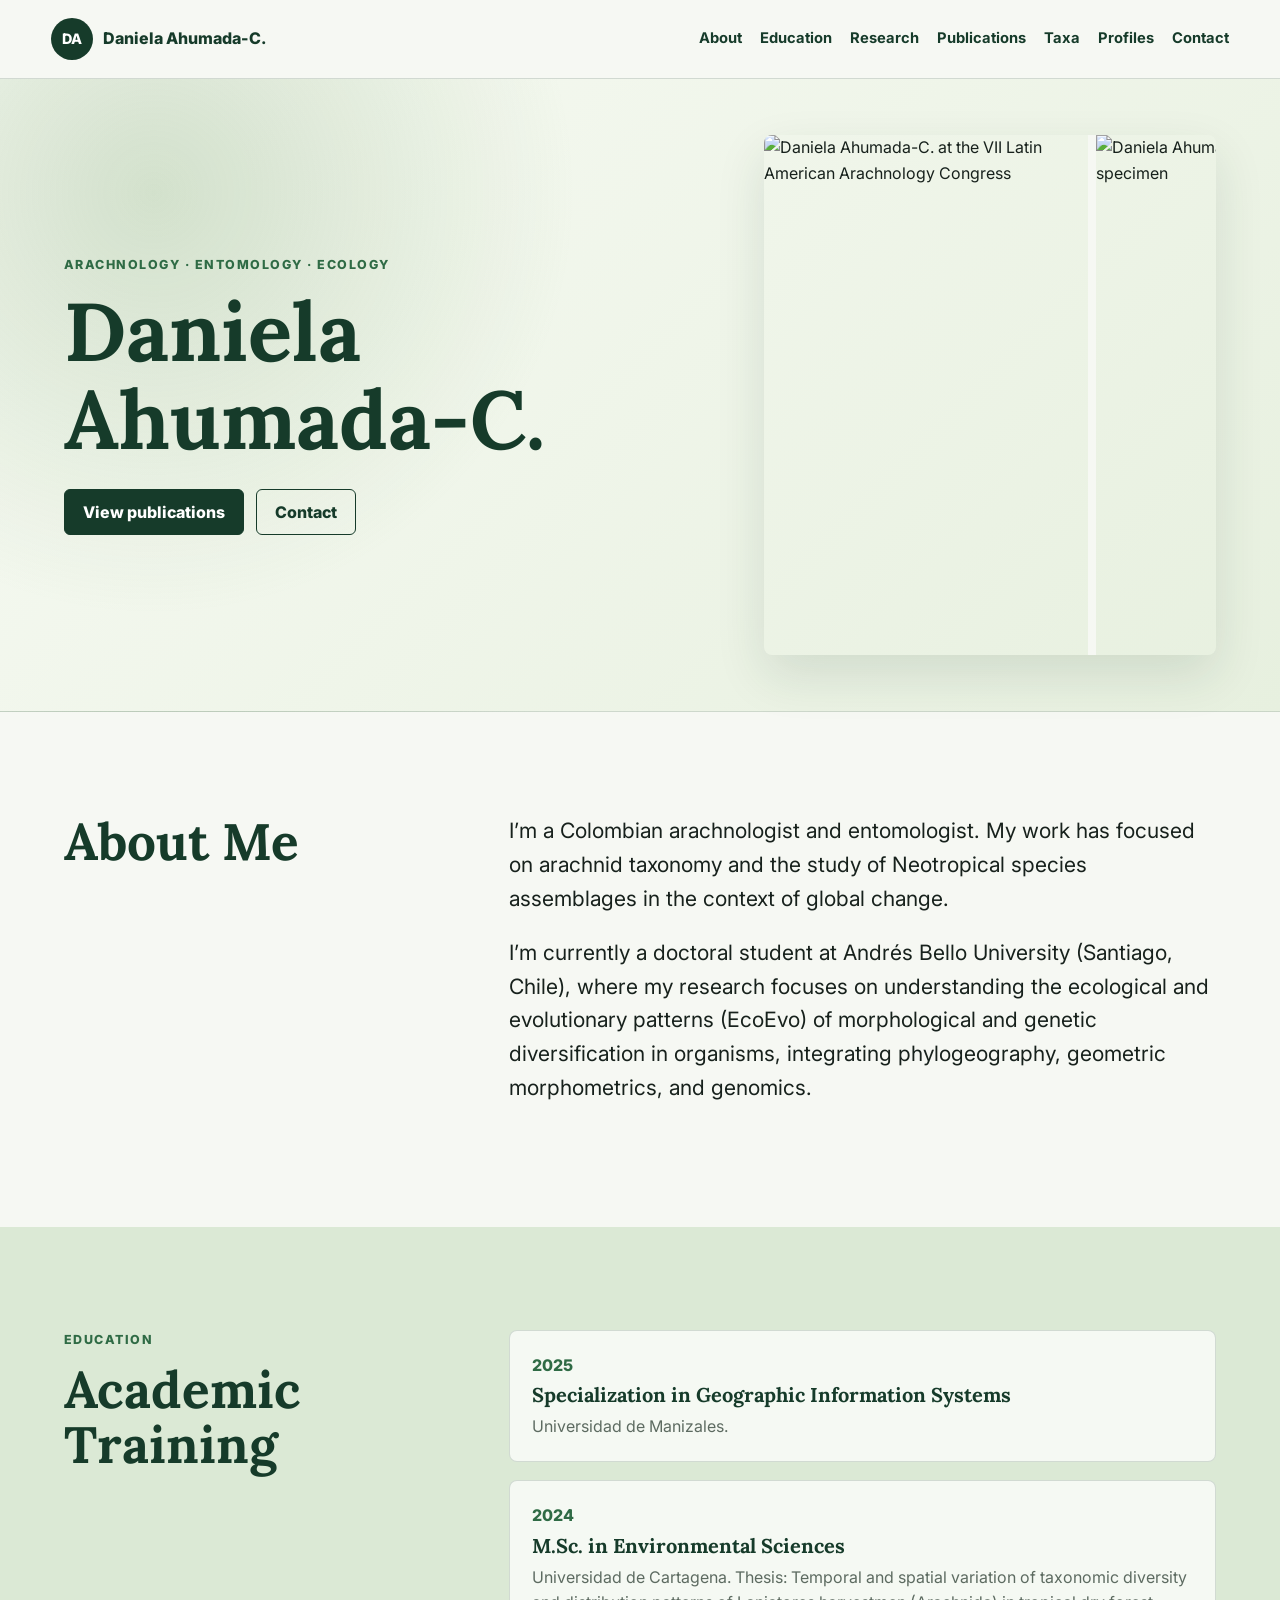
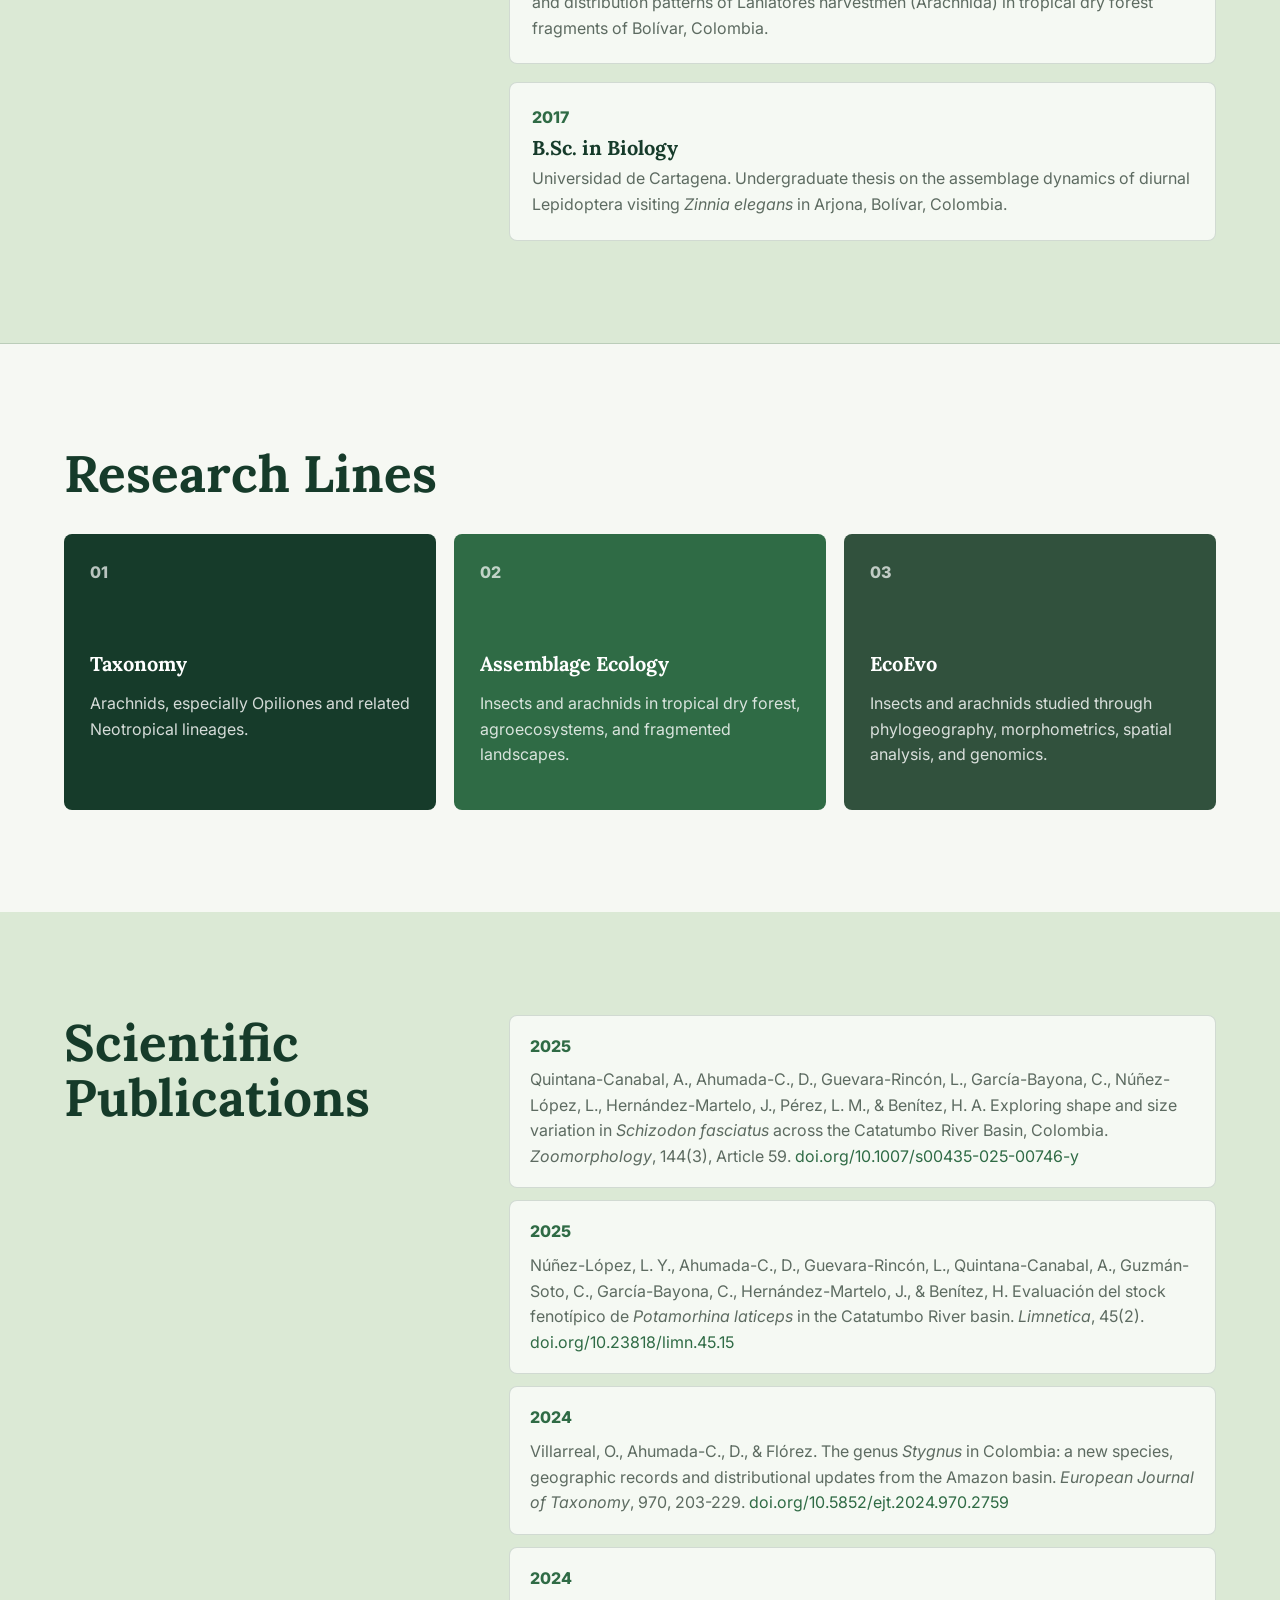
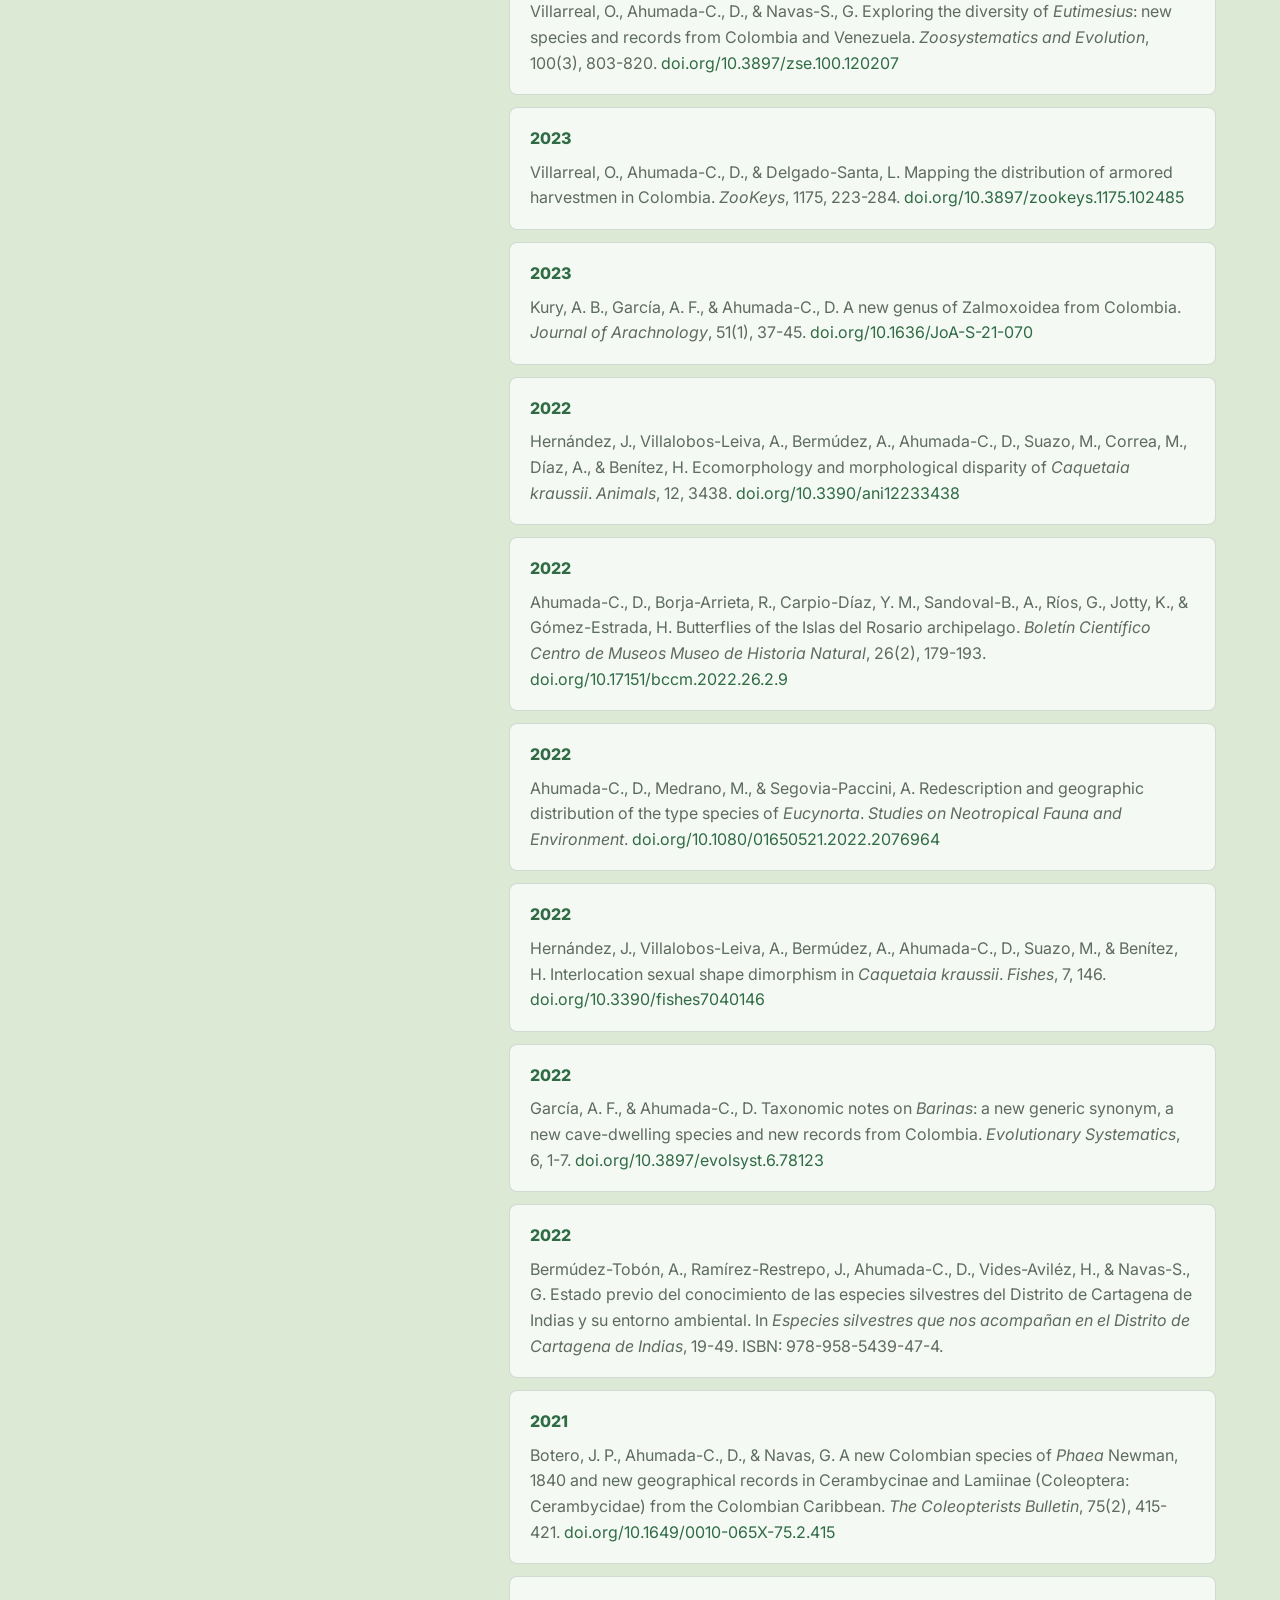
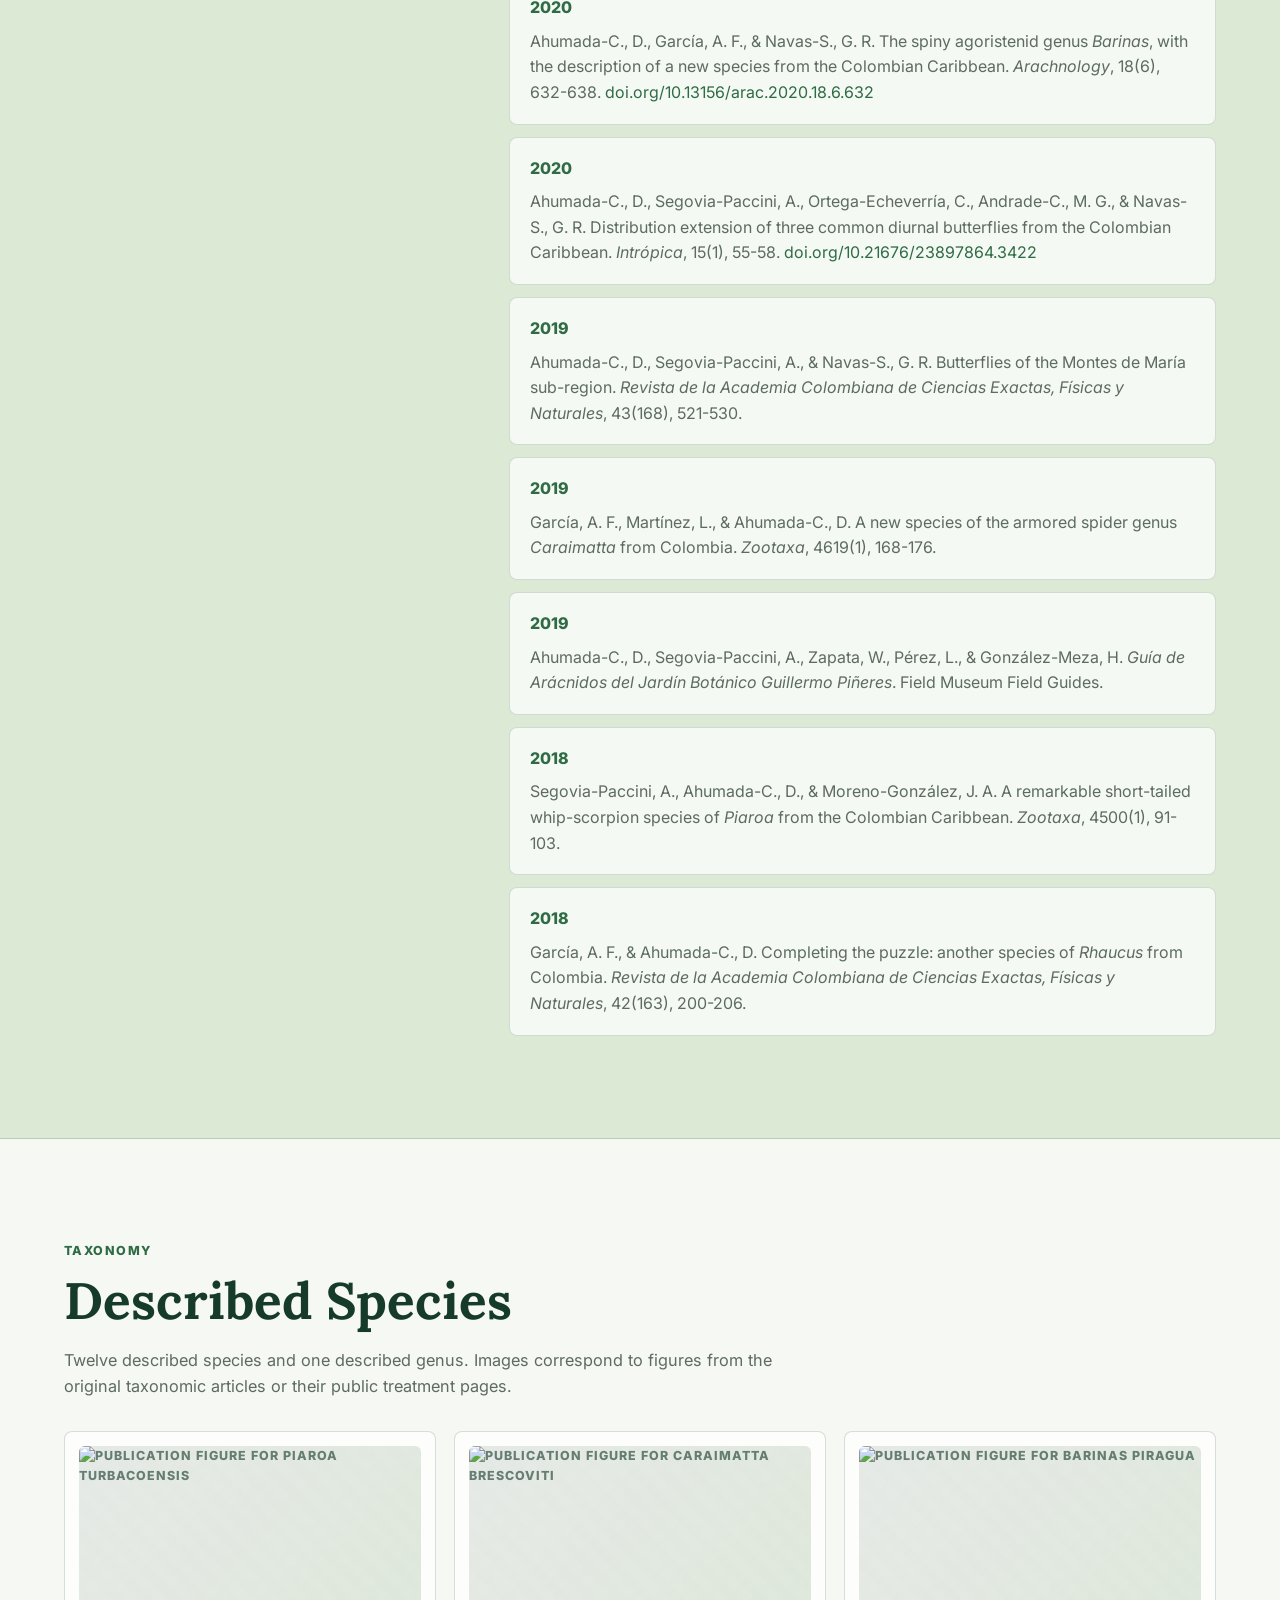
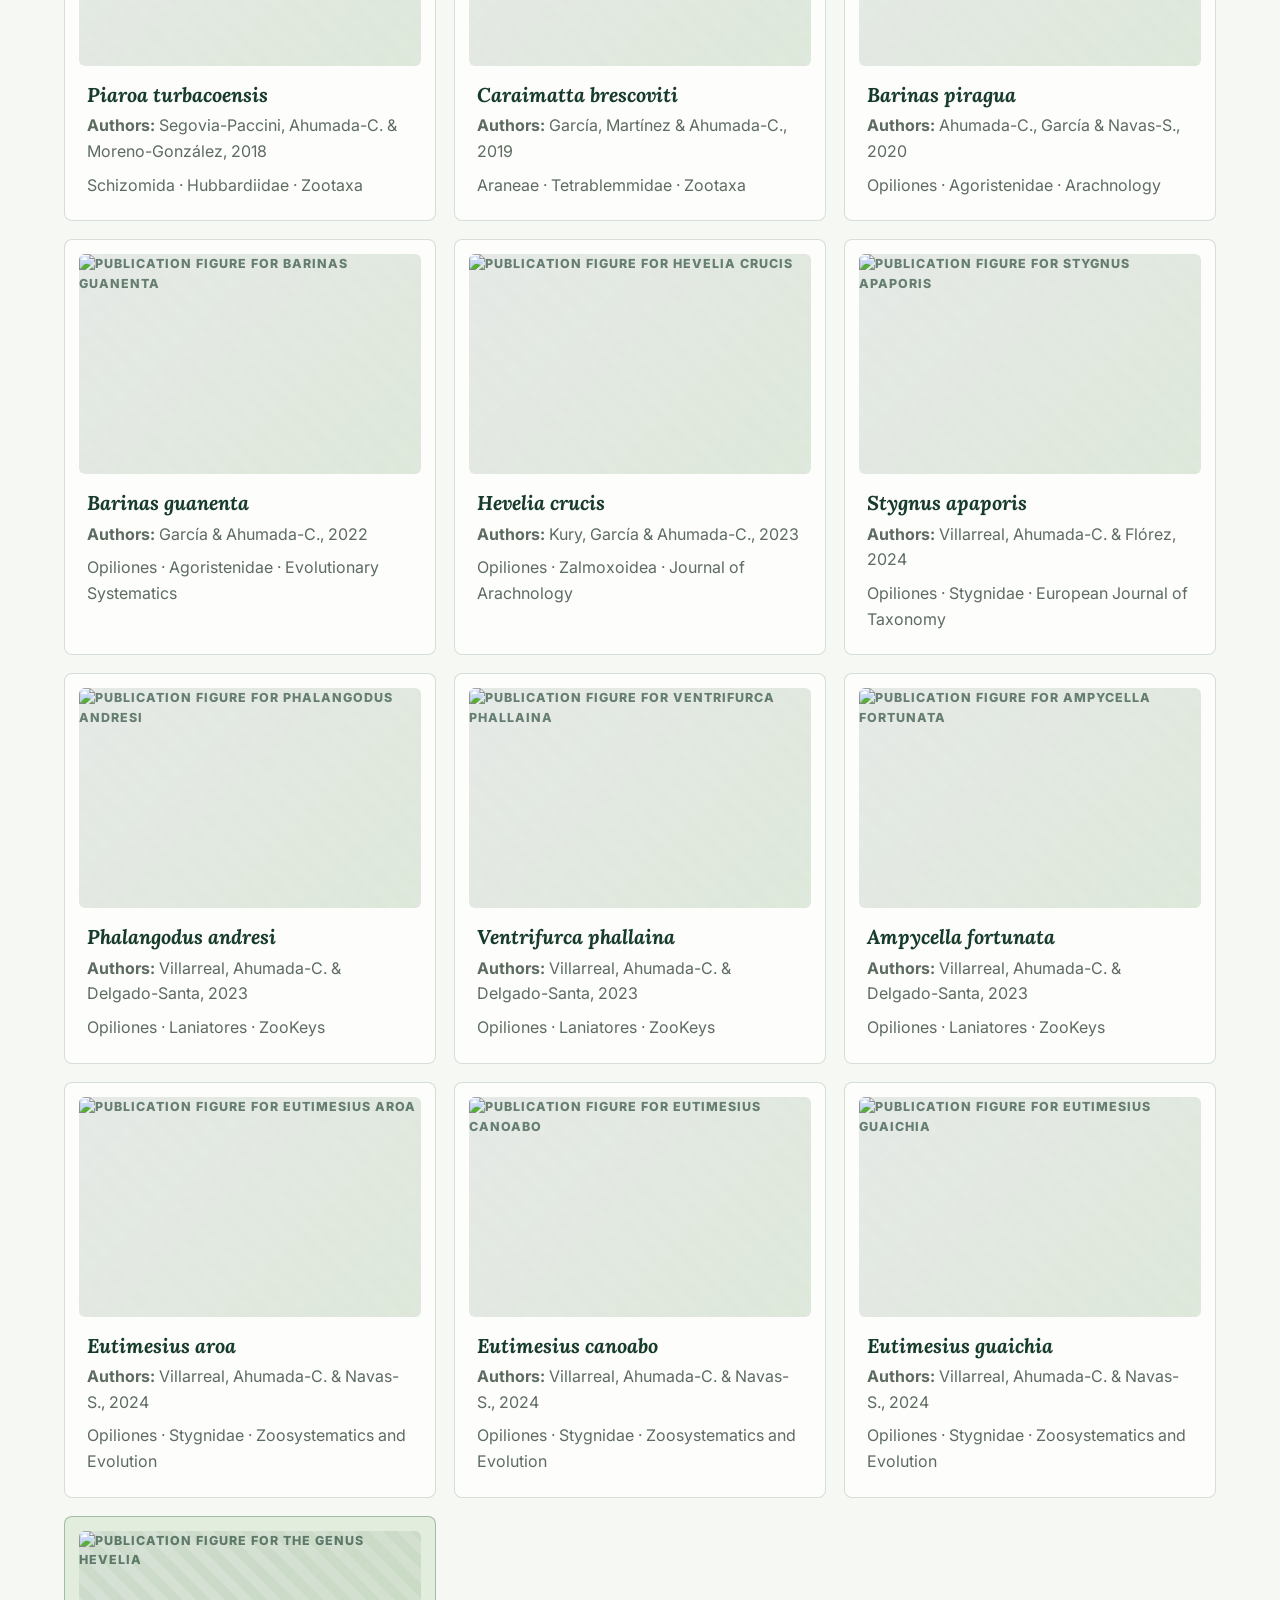
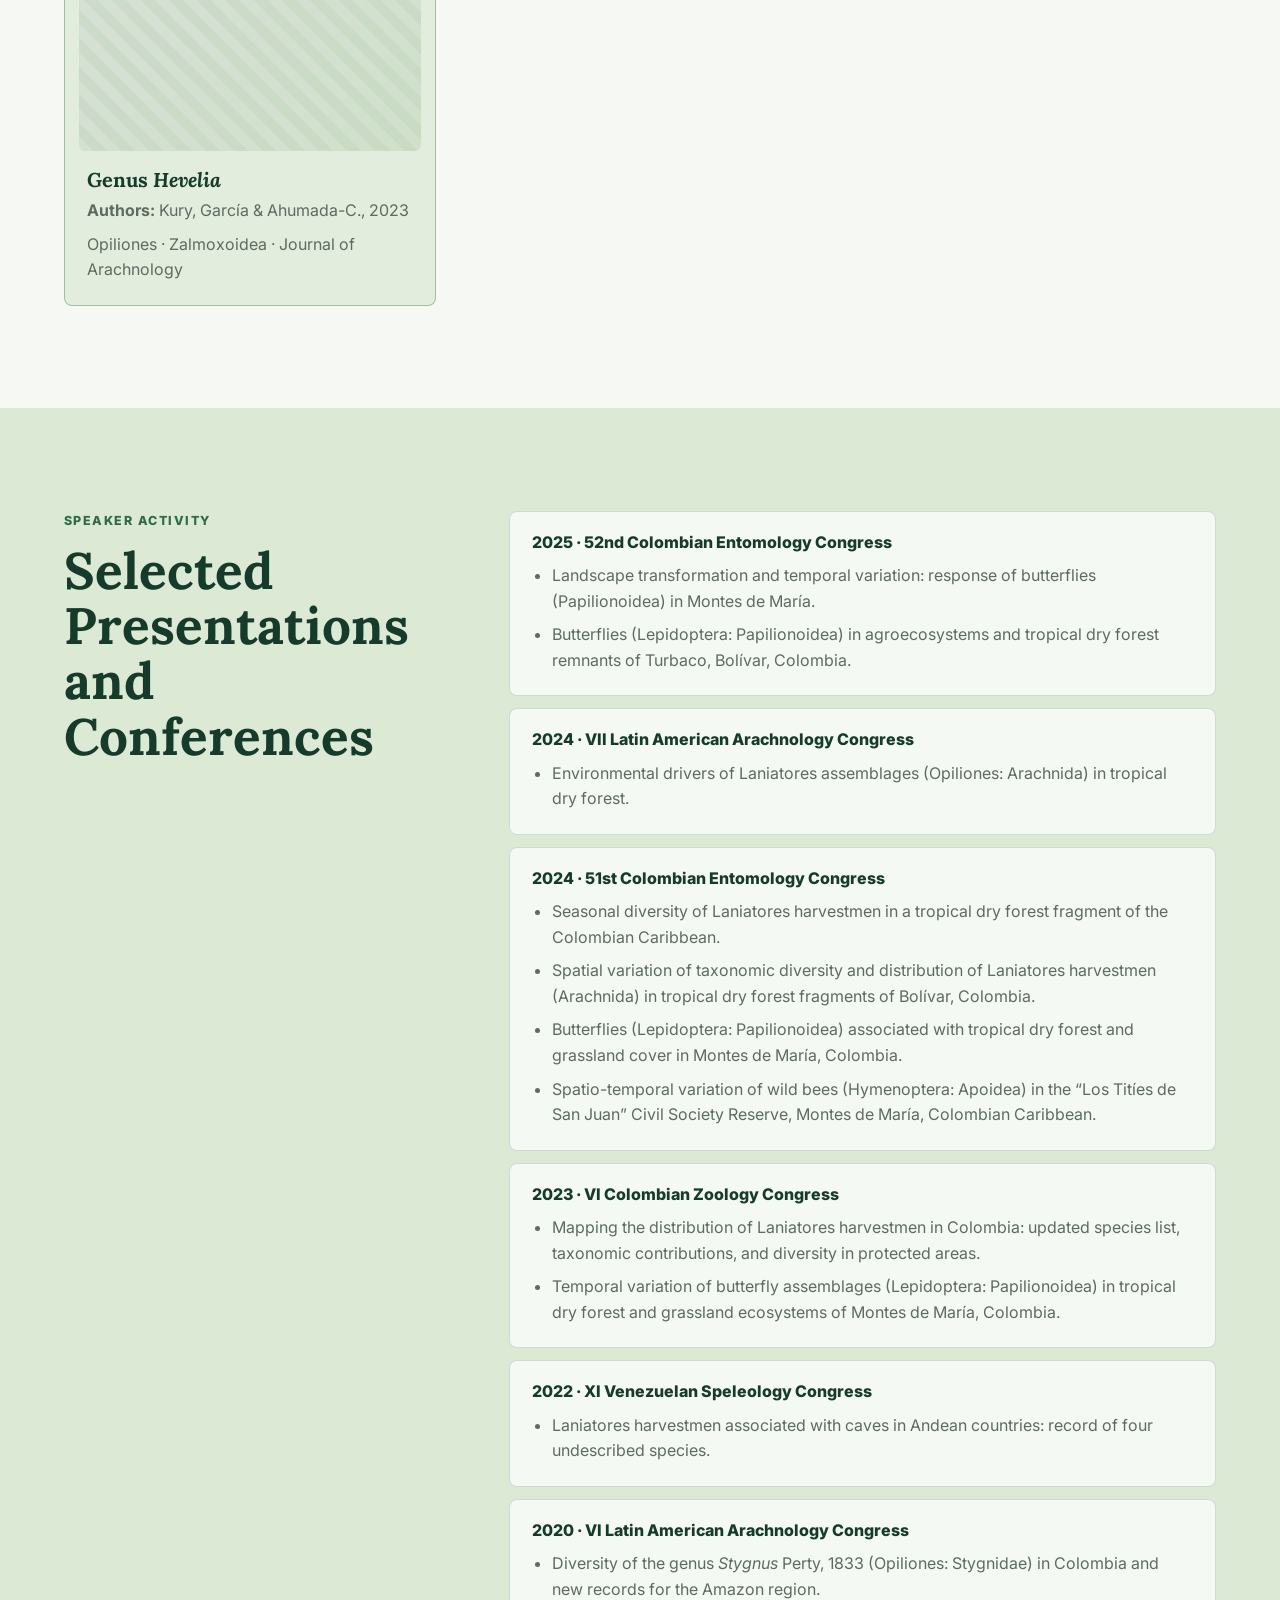
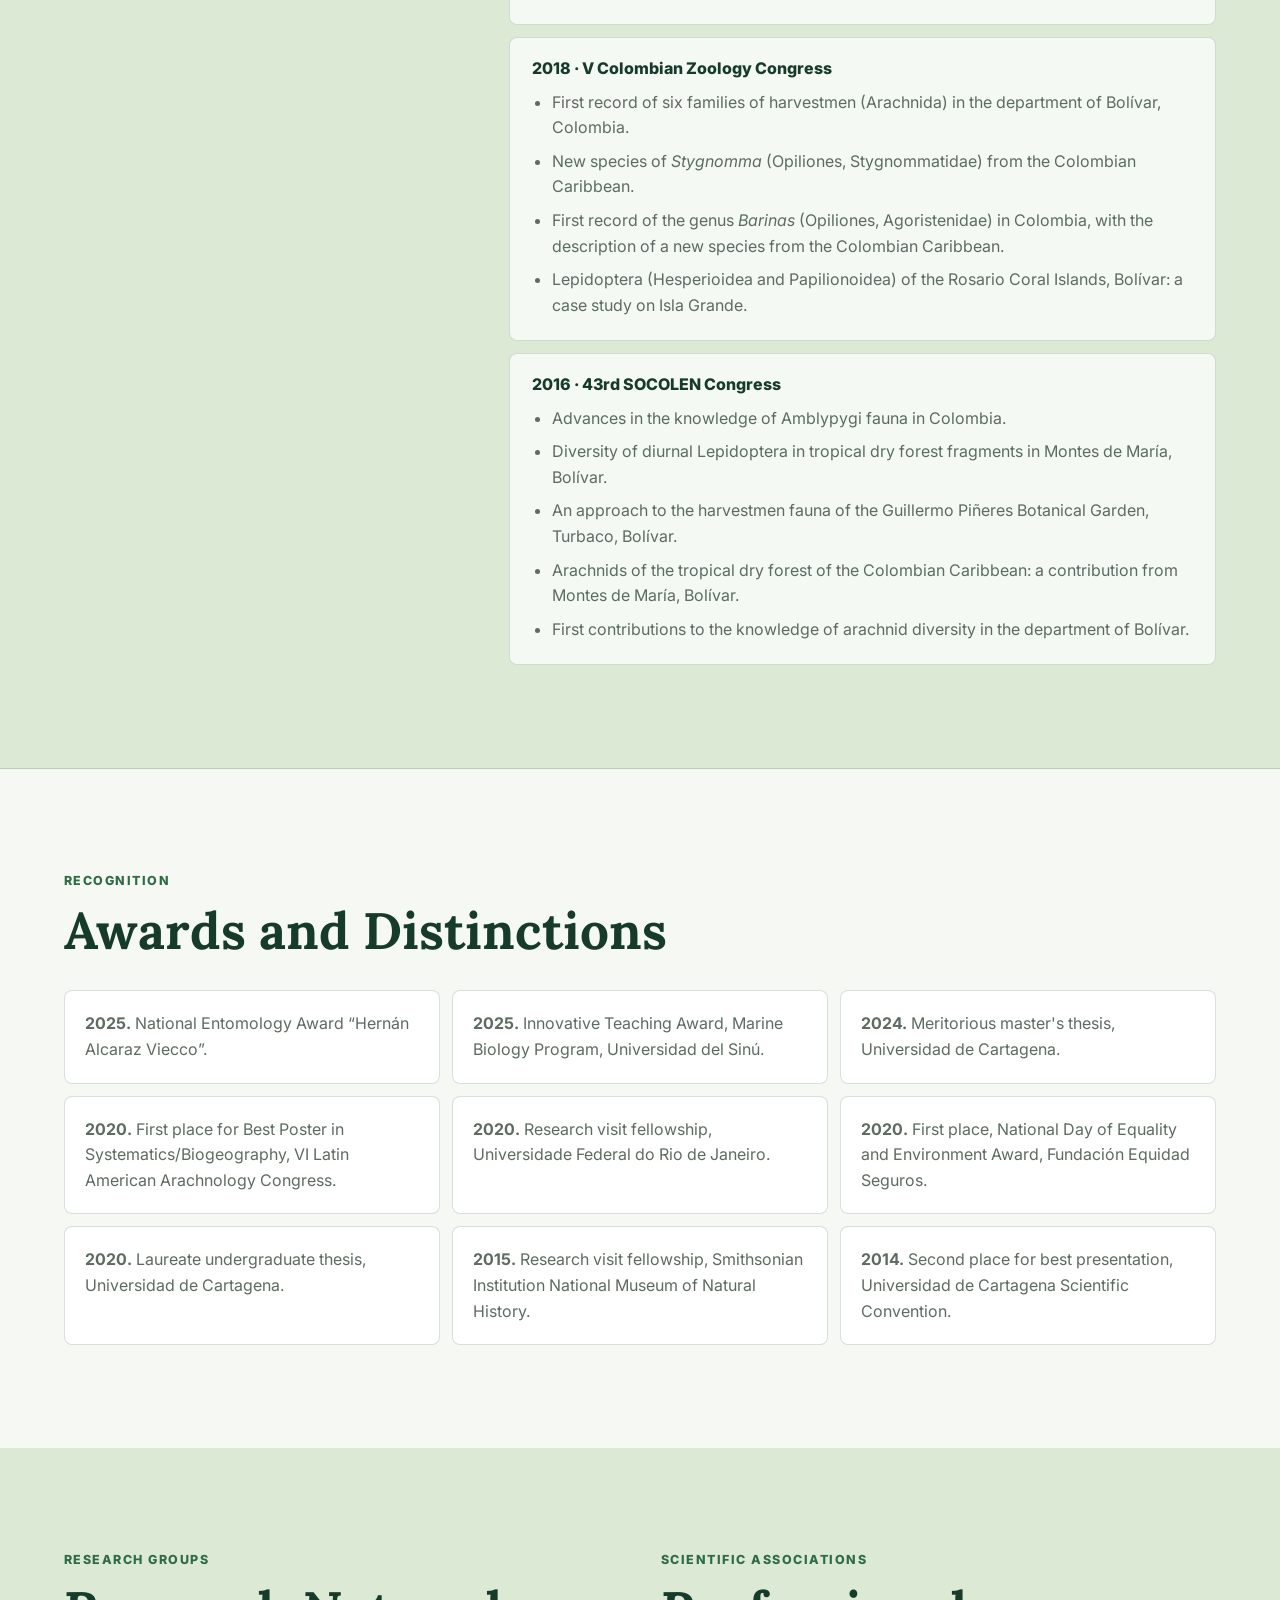
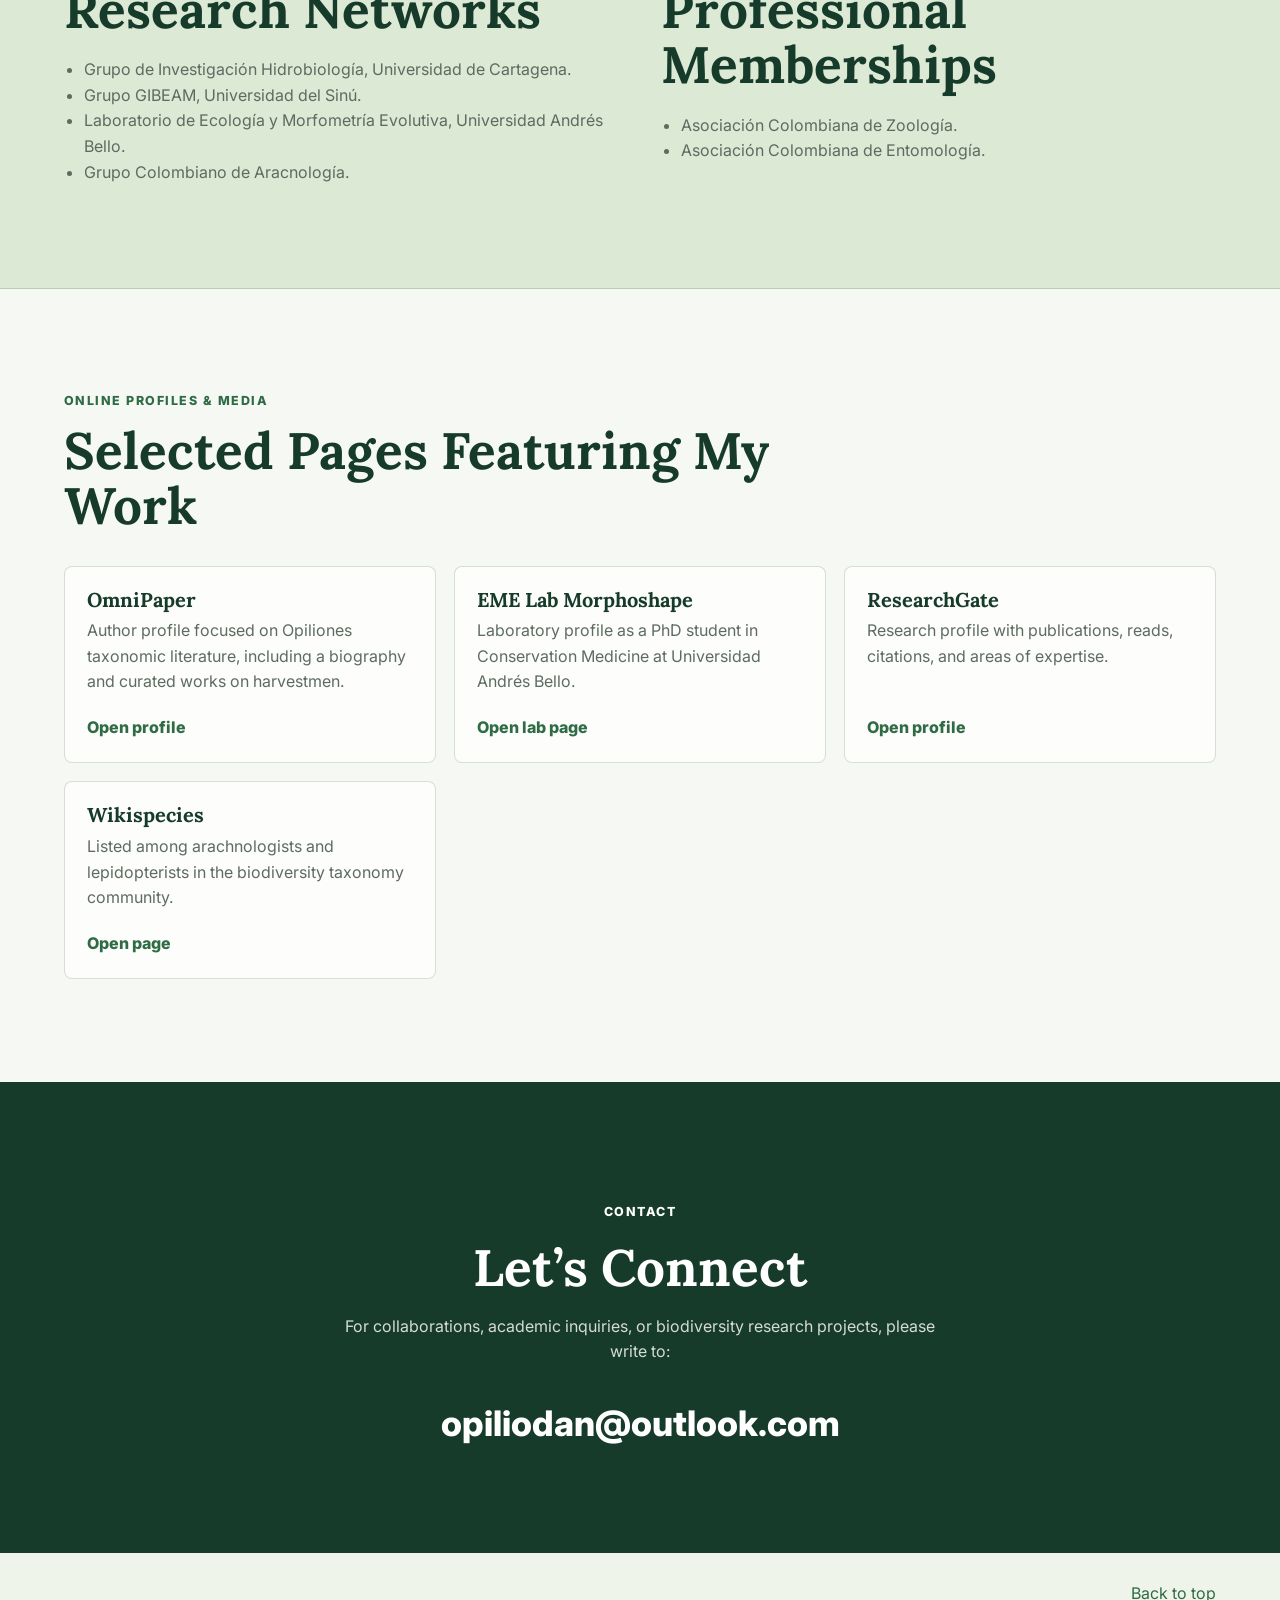
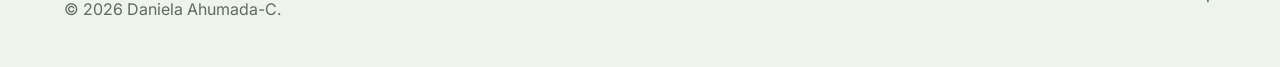
==== index.html @ 3a3b9ece "Add files via upload" ====
<!doctype html>
<html lang="en">
  <head>
    <meta charset="utf-8" />
    <meta name="viewport" content="width=device-width, initial-scale=1" />
    <meta
      name="description"
      content="Research website of Daniela Ahumada-C., Colombian arachnologist and entomologist."
    />
    <title>Daniela Ahumada-C. | Arachnologist & Entomologist</title>
    <link rel="preconnect" href="https://fonts.googleapis.com" />
    <link rel="preconnect" href="https://fonts.gstatic.com" crossorigin />
    <link
      href="https://fonts.googleapis.com/css2?family=Inter:wght@400;500;600;700;800&family=Lora:wght@500;600;700&display=swap"
      rel="stylesheet"
    />
    <link rel="stylesheet" href="styles.css" />
  </head>
  <body>
    <header class="site-header" id="top">
      <a class="brand" href="#top" aria-label="Daniela Ahumada-C. home">
        <span class="brand-mark">DA</span>
        <span>Daniela Ahumada-C.</span>
      </a>
      <nav class="site-nav" aria-label="Main navigation">
        <a href="#about">About</a>
        <a href="#education">Education</a>
        <a href="#research">Research</a>
        <a href="#publications">Publications</a>
        <a href="#taxa">Taxa</a>
        <a href="#profiles">Profiles</a>
        <a href="#contact">Contact</a>
      </nav>
    </header>

    <main>
      <section class="hero section-band">
        <div class="hero-copy">
          <p class="eyebrow">Arachnology · Entomology · Ecology</p>
          <h1>Daniela Ahumada-C.</h1>
          <div class="hero-actions">
            <a class="button primary" href="#publications">View publications</a>
            <a class="button secondary" href="mailto:opiliodan@outlook.com">Contact</a>
          </div>
        </div>
        <div class="photo-carousel" aria-label="Daniela Ahumada-C. photo carousel">
          <div class="carousel-track">
            <img src="assets/profile-carousel-1.jpeg" alt="Daniela Ahumada-C. at the VII Latin American Arachnology Congress" />
            <img src="assets/profile-carousel-2.jpeg" alt="Daniela Ahumada-C. with a moth specimen" />
            <img src="assets/profile-carousel-3.jpeg" alt="Daniela Ahumada-C. during an arachnology lecture" />
            <img src="assets/profile-carousel-4.jpeg" alt="Daniela Ahumada-C. in an outdoor setting" />
            <img src="assets/profile-carousel-1.jpeg" alt="" aria-hidden="true" />
            <img src="assets/profile-carousel-2.jpeg" alt="" aria-hidden="true" />
            <img src="assets/profile-carousel-3.jpeg" alt="" aria-hidden="true" />
            <img src="assets/profile-carousel-4.jpeg" alt="" aria-hidden="true" />
          </div>
        </div>
      </section>

      <section class="content-grid" id="about">
        <div class="section-label">
          <h2>About Me</h2>
        </div>
        <div class="section-body lead-text">
          <p>
            I’m a Colombian arachnologist and entomologist. My work has focused
            on arachnid taxonomy and the study of Neotropical species
            assemblages in the context of global change.
          </p>
          <p>
            I’m currently a doctoral student at Andrés Bello University
            (Santiago, Chile), where my research focuses on understanding the
            ecological and evolutionary patterns (EcoEvo) of morphological and
            genetic diversification in organisms, integrating phylogeography,
            geometric morphometrics, and genomics.
          </p>
        </div>
      </section>

      <section class="content-grid section-band muted" id="education">
        <div class="section-label">
          <p class="eyebrow">Education</p>
          <h2>Academic Training</h2>
        </div>
        <div class="section-body timeline">
          <article>
            <span>2025</span>
            <h3>Specialization in Geographic Information Systems</h3>
            <p>Universidad de Manizales.</p>
          </article>
          <article>
            <span>2024</span>
            <h3>M.Sc. in Environmental Sciences</h3>
            <p>
              Universidad de Cartagena. Thesis: Temporal and spatial variation
              of taxonomic diversity and distribution patterns of Laniatores
              harvestmen (Arachnida) in tropical dry forest fragments of
              Bolívar, Colombia.
            </p>
          </article>
          <article>
            <span>2017</span>
            <h3>B.Sc. in Biology</h3>
            <p>
              Universidad de Cartagena. Undergraduate thesis on the assemblage
              dynamics of diurnal Lepidoptera visiting <em>Zinnia elegans</em>
              in Arjona, Bolívar, Colombia.
            </p>
          </article>
        </div>
      </section>

      <section class="research-section" id="research">
        <div class="section-heading">
          <h2>Research Lines</h2>
        </div>
        <div class="research-cards">
          <article>
            <span class="card-index">01</span>
            <h3>Taxonomy</h3>
            <p>Arachnids, especially Opiliones and related Neotropical lineages.</p>
          </article>
          <article>
            <span class="card-index">02</span>
            <h3>Assemblage Ecology</h3>
            <p>Insects and arachnids in tropical dry forest, agroecosystems, and fragmented landscapes.</p>
          </article>
          <article>
            <span class="card-index">03</span>
            <h3>EcoEvo</h3>
            <p>Insects and arachnids studied through phylogeography, morphometrics, spatial analysis, and genomics.</p>
          </article>
        </div>
      </section>

      <section class="content-grid section-band muted" id="publications">
        <div class="section-label">
          <h2>Scientific Publications</h2>
        </div>
        <div class="section-body publication-list">
          <article>
            <span>2025</span>
            <p>Quintana-Canabal, A., Ahumada-C., D., Guevara-Rincón, L., García-Bayona, C., Núñez-López, L., Hernández-Martelo, J., Pérez, L. M., & Benítez, H. A. Exploring shape and size variation in <em>Schizodon fasciatus</em> across the Catatumbo River Basin, Colombia. <em>Zoomorphology</em>, 144(3), Article 59. <a href="https://doi.org/10.1007/s00435-025-00746-y">doi.org/10.1007/s00435-025-00746-y</a></p>
          </article>
          <article>
            <span>2025</span>
            <p>Núñez-López, L. Y., Ahumada-C., D., Guevara-Rincón, L., Quintana-Canabal, A., Guzmán-Soto, C., García-Bayona, C., Hernández-Martelo, J., & Benítez, H. Evaluación del stock fenotípico de <em>Potamorhina laticeps</em> in the Catatumbo River basin. <em>Limnetica</em>, 45(2). <a href="https://doi.org/10.23818/limn.45.15">doi.org/10.23818/limn.45.15</a></p>
          </article>
          <article>
            <span>2024</span>
            <p>Villarreal, O., Ahumada-C., D., & Flórez. The genus <em>Stygnus</em> in Colombia: a new species, geographic records and distributional updates from the Amazon basin. <em>European Journal of Taxonomy</em>, 970, 203-229. <a href="https://doi.org/10.5852/ejt.2024.970.2759">doi.org/10.5852/ejt.2024.970.2759</a></p>
          </article>
          <article>
            <span>2024</span>
            <p>Villarreal, O., Ahumada-C., D., & Navas-S., G. Exploring the diversity of <em>Eutimesius</em>: new species and records from Colombia and Venezuela. <em>Zoosystematics and Evolution</em>, 100(3), 803-820. <a href="https://doi.org/10.3897/zse.100.120207">doi.org/10.3897/zse.100.120207</a></p>
          </article>
          <article>
            <span>2023</span>
            <p>Villarreal, O., Ahumada-C., D., & Delgado-Santa, L. Mapping the distribution of armored harvestmen in Colombia. <em>ZooKeys</em>, 1175, 223-284. <a href="https://doi.org/10.3897/zookeys.1175.102485">doi.org/10.3897/zookeys.1175.102485</a></p>
          </article>
          <article>
            <span>2023</span>
            <p>Kury, A. B., García, A. F., & Ahumada-C., D. A new genus of Zalmoxoidea from Colombia. <em>Journal of Arachnology</em>, 51(1), 37-45. <a href="https://doi.org/10.1636/JoA-S-21-070">doi.org/10.1636/JoA-S-21-070</a></p>
          </article>
          <article>
            <span>2022</span>
            <p>Hernández, J., Villalobos-Leiva, A., Bermúdez, A., Ahumada-C., D., Suazo, M., Correa, M., Díaz, A., & Benítez, H. Ecomorphology and morphological disparity of <em>Caquetaia kraussii</em>. <em>Animals</em>, 12, 3438. <a href="https://doi.org/10.3390/ani12233438">doi.org/10.3390/ani12233438</a></p>
          </article>
          <article>
            <span>2022</span>
            <p>Ahumada-C., D., Borja-Arrieta, R., Carpio-Díaz, Y. M., Sandoval-B., A., Ríos, G., Jotty, K., & Gómez-Estrada, H. Butterflies of the Islas del Rosario archipelago. <em>Boletín Científico Centro de Museos Museo de Historia Natural</em>, 26(2), 179-193. <a href="https://doi.org/10.17151/bccm.2022.26.2.9">doi.org/10.17151/bccm.2022.26.2.9</a></p>
          </article>
          <article>
            <span>2022</span>
            <p>Ahumada-C., D., Medrano, M., & Segovia-Paccini, A. Redescription and geographic distribution of the type species of <em>Eucynorta</em>. <em>Studies on Neotropical Fauna and Environment</em>. <a href="https://doi.org/10.1080/01650521.2022.2076964">doi.org/10.1080/01650521.2022.2076964</a></p>
          </article>
          <article>
            <span>2022</span>
            <p>Hernández, J., Villalobos-Leiva, A., Bermúdez, A., Ahumada-C., D., Suazo, M., & Benítez, H. Interlocation sexual shape dimorphism in <em>Caquetaia kraussii</em>. <em>Fishes</em>, 7, 146. <a href="https://doi.org/10.3390/fishes7040146">doi.org/10.3390/fishes7040146</a></p>
          </article>
          <article>
            <span>2022</span>
            <p>García, A. F., & Ahumada-C., D. Taxonomic notes on <em>Barinas</em>: a new generic synonym, a new cave-dwelling species and new records from Colombia. <em>Evolutionary Systematics</em>, 6, 1-7. <a href="https://doi.org/10.3897/evolsyst.6.78123">doi.org/10.3897/evolsyst.6.78123</a></p>
          </article>
          <article>
            <span>2022</span>
            <p>Bermúdez-Tobón, A., Ramírez-Restrepo, J., Ahumada-C., D., Vides-Aviléz, H., & Navas-S., G. Estado previo del conocimiento de las especies silvestres del Distrito de Cartagena de Indias y su entorno ambiental. In <em>Especies silvestres que nos acompañan en el Distrito de Cartagena de Indias</em>, 19-49. ISBN: 978-958-5439-47-4.</p>
          </article>
          <article>
            <span>2021</span>
            <p>Botero, J. P., Ahumada-C., D., & Navas, G. A new Colombian species of <em>Phaea</em> Newman, 1840 and new geographical records in Cerambycinae and Lamiinae (Coleoptera: Cerambycidae) from the Colombian Caribbean. <em>The Coleopterists Bulletin</em>, 75(2), 415-421. <a href="https://doi.org/10.1649/0010-065X-75.2.415">doi.org/10.1649/0010-065X-75.2.415</a></p>
          </article>
          <article>
            <span>2020</span>
            <p>Ahumada-C., D., García, A. F., & Navas-S., G. R. The spiny agoristenid genus <em>Barinas</em>, with the description of a new species from the Colombian Caribbean. <em>Arachnology</em>, 18(6), 632-638. <a href="https://doi.org/10.13156/arac.2020.18.6.632">doi.org/10.13156/arac.2020.18.6.632</a></p>
          </article>
          <article>
            <span>2020</span>
            <p>Ahumada-C., D., Segovia-Paccini, A., Ortega-Echeverría, C., Andrade-C., M. G., & Navas-S., G. R. Distribution extension of three common diurnal butterflies from the Colombian Caribbean. <em>Intrópica</em>, 15(1), 55-58. <a href="https://doi.org/10.21676/23897864.3422">doi.org/10.21676/23897864.3422</a></p>
          </article>
          <article>
            <span>2019</span>
            <p>Ahumada-C., D., Segovia-Paccini, A., & Navas-S., G. R. Butterflies of the Montes de María sub-region. <em>Revista de la Academia Colombiana de Ciencias Exactas, Físicas y Naturales</em>, 43(168), 521-530.</p>
          </article>
          <article>
            <span>2019</span>
            <p>García, A. F., Martínez, L., & Ahumada-C., D. A new species of the armored spider genus <em>Caraimatta</em> from Colombia. <em>Zootaxa</em>, 4619(1), 168-176.</p>
          </article>
          <article>
            <span>2019</span>
            <p>Ahumada-C., D., Segovia-Paccini, A., Zapata, W., Pérez, L., & González-Meza, H. <em>Guía de Arácnidos del Jardín Botánico Guillermo Piñeres</em>. Field Museum Field Guides.</p>
          </article>
          <article>
            <span>2018</span>
            <p>Segovia-Paccini, A., Ahumada-C., D., & Moreno-González, J. A. A remarkable short-tailed whip-scorpion species of <em>Piaroa</em> from the Colombian Caribbean. <em>Zootaxa</em>, 4500(1), 91-103.</p>
          </article>
          <article>
            <span>2018</span>
            <p>García, A. F., & Ahumada-C., D. Completing the puzzle: another species of <em>Rhaucus</em> from Colombia. <em>Revista de la Academia Colombiana de Ciencias Exactas, Físicas y Naturales</em>, 42(163), 200-206.</p>
          </article>
        </div>
      </section>

      <section class="taxa-section" id="taxa">
        <div class="section-heading">
          <p class="eyebrow">Taxonomy</p>
          <h2>Described Species</h2>
          <p class="section-note">
            Twelve described species and one described genus. Images correspond
            to figures from the original taxonomic articles or their public
            treatment pages.
          </p>
        </div>
        <div class="taxa-grid">
          <article class="taxon-card">
            <div class="taxon-figure">
              <img src="https://zenodo.org/record/5297358/files/figure.png?size=thumbnail" alt="Publication figure for Piaroa turbacoensis" />
            </div>
            <h3><em>Piaroa turbacoensis</em></h3>
            <p><strong>Authors:</strong> Segovia-Paccini, Ahumada-C. & Moreno-González, 2018</p>
            <p>Schizomida · Hubbardiidae · Zootaxa</p>
          </article>
          <article class="taxon-card">
            <div class="taxon-figure">
              <img src="assets/caraimatta-brescoviti.jpg" alt="Publication figure for Caraimatta brescoviti" />
            </div>
            <h3><em>Caraimatta brescoviti</em></h3>
            <p><strong>Authors:</strong> García, Martínez & Ahumada-C., 2019</p>
            <p>Araneae · Tetrablemmidae · Zootaxa</p>
          </article>
          <article class="taxon-card">
            <div class="taxon-figure">
              <img src="assets/barinas-piragua.jpg" alt="Publication figure for Barinas piragua" />
            </div>
            <h3><em>Barinas piragua</em></h3>
            <p><strong>Authors:</strong> Ahumada-C., García & Navas-S., 2020</p>
            <p>Opiliones · Agoristenidae · Arachnology</p>
          </article>
          <article class="taxon-card">
            <div class="taxon-figure">
              <img src="https://binary.pensoft.net/fig/646919" alt="Publication figure for Barinas guanenta" />
            </div>
            <h3><em>Barinas guanenta</em></h3>
            <p><strong>Authors:</strong> García & Ahumada-C., 2022</p>
            <p>Opiliones · Agoristenidae · Evolutionary Systematics</p>
          </article>
          <article class="taxon-card">
            <div class="taxon-figure">
              <img src="https://blogger.googleusercontent.com/img/b/R29vZ2xl/AVvXsEiT8XujRGdepNvStsERaaArW0T2dWAIAaAAd0JK63EGfVmDqc-vRymTlbASnz3a0c4_J38cP_e8i1WF0J5qUvUe1mkWTPTheprnJAF30VYktP3fVZHk4147yMsLZMNxi9-76pH7mGDaWL4L3iB0tn_oJ-DmwqehIu6GLv7GGd0pxp1_vMEjuZfjFlF4GA/w354-h400/Hevelia_crucis-novataxa_2023-Kury_Garcia_Ahumada-C__@abelaracno.jpg" alt="Publication figure for Hevelia crucis" />
            </div>
            <h3><em>Hevelia crucis</em></h3>
            <p><strong>Authors:</strong> Kury, García & Ahumada-C., 2023</p>
            <p>Opiliones · Zalmoxoidea · Journal of Arachnology</p>
          </article>
          <article class="taxon-card">
            <div class="taxon-figure">
              <img src="assets/stygnus-apaporis.jpg" alt="Publication figure for Stygnus apaporis" />
            </div>
            <h3><em>Stygnus apaporis</em></h3>
            <p><strong>Authors:</strong> Villarreal, Ahumada-C. & Flórez, 2024</p>
            <p>Opiliones · Stygnidae · European Journal of Taxonomy</p>
          </article>
          <article class="taxon-card">
            <div class="taxon-figure">
              <img src="https://binary.pensoft.net/fig/893703" alt="Publication figure for Phalangodus andresi" />
            </div>
            <h3><em>Phalangodus andresi</em></h3>
            <p><strong>Authors:</strong> Villarreal, Ahumada-C. & Delgado-Santa, 2023</p>
            <p>Opiliones · Laniatores · ZooKeys</p>
          </article>
          <article class="taxon-card">
            <div class="taxon-figure">
              <img src="https://binary.pensoft.net/fig/893707" alt="Publication figure for Ventrifurca phallaina" />
            </div>
            <h3><em>Ventrifurca phallaina</em></h3>
            <p><strong>Authors:</strong> Villarreal, Ahumada-C. & Delgado-Santa, 2023</p>
            <p>Opiliones · Laniatores · ZooKeys</p>
          </article>
          <article class="taxon-card">
            <div class="taxon-figure">
              <img src="https://binary.pensoft.net/fig/893712" alt="Publication figure for Ampycella fortunata" />
            </div>
            <h3><em>Ampycella fortunata</em></h3>
            <p><strong>Authors:</strong> Villarreal, Ahumada-C. & Delgado-Santa, 2023</p>
            <p>Opiliones · Laniatores · ZooKeys</p>
          </article>
          <article class="taxon-card">
            <div class="taxon-figure">
              <img src="https://binary.pensoft.net/fig/1072632" alt="Publication figure for Eutimesius aroa" />
            </div>
            <h3><em>Eutimesius aroa</em></h3>
            <p><strong>Authors:</strong> Villarreal, Ahumada-C. & Navas-S., 2024</p>
            <p>Opiliones · Stygnidae · Zoosystematics and Evolution</p>
          </article>
          <article class="taxon-card">
            <div class="taxon-figure">
              <img src="https://binary.pensoft.net/fig/1072634" alt="Publication figure for Eutimesius canoabo" />
            </div>
            <h3><em>Eutimesius canoabo</em></h3>
            <p><strong>Authors:</strong> Villarreal, Ahumada-C. & Navas-S., 2024</p>
            <p>Opiliones · Stygnidae · Zoosystematics and Evolution</p>
          </article>
          <article class="taxon-card">
            <div class="taxon-figure">
              <img src="https://binary.pensoft.net/fig/1072639" alt="Publication figure for Eutimesius guaichia" />
            </div>
            <h3><em>Eutimesius guaichia</em></h3>
            <p><strong>Authors:</strong> Villarreal, Ahumada-C. & Navas-S., 2024</p>
            <p>Opiliones · Stygnidae · Zoosystematics and Evolution</p>
          </article>
          <article class="taxon-card genus-card">
            <div class="taxon-figure">
              <img src="https://blogger.googleusercontent.com/img/b/R29vZ2xl/AVvXsEiB5L4NWdJ1-p-ilBxgSjaua6e7Y1u2LyyJuIlphVzIuzL2nAdMN-Zsm5q4oOLnjEZIsWG_8bdPdtBXONcK2u3kMBYsk4vSOh3xrH-65RY3_J_-XEuRXPCmqk8j2WkYsFbc6uTGiGOaVzUzTDHIKj1ZOaWDJLekZJR716Du8fxoPnTzuxpKdHFhMGQu8g/w400-h365/Hevelia_crucis-novataxa_2023-Kury_Garcia_Ahumada-C__@abelaracno.jpg" alt="Publication figure for the genus Hevelia" />
            </div>
            <h3>Genus <em>Hevelia</em></h3>
            <p><strong>Authors:</strong> Kury, García & Ahumada-C., 2023</p>
            <p>Opiliones · Zalmoxoidea · Journal of Arachnology</p>
          </article>
        </div>
      </section>

      <section class="content-grid section-band muted" id="presentations">
        <div class="section-label">
          <p class="eyebrow">Speaker activity</p>
          <h2>Selected Presentations and Conferences</h2>
        </div>
        <div class="section-body event-list">
          <article>
            <h3>2025 · 52nd Colombian Entomology Congress</h3>
            <ul>
              <li>Landscape transformation and temporal variation: response of butterflies (Papilionoidea) in Montes de María.</li>
              <li>Butterflies (Lepidoptera: Papilionoidea) in agroecosystems and tropical dry forest remnants of Turbaco, Bolívar, Colombia.</li>
            </ul>
          </article>
          <article>
            <h3>2024 · VII Latin American Arachnology Congress</h3>
            <ul>
              <li>Environmental drivers of Laniatores assemblages (Opiliones: Arachnida) in tropical dry forest.</li>
            </ul>
          </article>
          <article>
            <h3>2024 · 51st Colombian Entomology Congress</h3>
            <ul>
              <li>Seasonal diversity of Laniatores harvestmen in a tropical dry forest fragment of the Colombian Caribbean.</li>
              <li>Spatial variation of taxonomic diversity and distribution of Laniatores harvestmen (Arachnida) in tropical dry forest fragments of Bolívar, Colombia.</li>
              <li>Butterflies (Lepidoptera: Papilionoidea) associated with tropical dry forest and grassland cover in Montes de María, Colombia.</li>
              <li>Spatio-temporal variation of wild bees (Hymenoptera: Apoidea) in the “Los Titíes de San Juan” Civil Society Reserve, Montes de María, Colombian Caribbean.</li>
            </ul>
          </article>
          <article>
            <h3>2023 · VI Colombian Zoology Congress</h3>
            <ul>
              <li>Mapping the distribution of Laniatores harvestmen in Colombia: updated species list, taxonomic contributions, and diversity in protected areas.</li>
              <li>Temporal variation of butterfly assemblages (Lepidoptera: Papilionoidea) in tropical dry forest and grassland ecosystems of Montes de María, Colombia.</li>
            </ul>
          </article>
          <article>
            <h3>2022 · XI Venezuelan Speleology Congress</h3>
            <ul>
              <li>Laniatores harvestmen associated with caves in Andean countries: record of four undescribed species.</li>
            </ul>
          </article>
          <article>
            <h3>2020 · VI Latin American Arachnology Congress</h3>
            <ul>
              <li>Diversity of the genus <em>Stygnus</em> Perty, 1833 (Opiliones: Stygnidae) in Colombia and new records for the Amazon region.</li>
            </ul>
          </article>
          <article>
            <h3>2018 · V Colombian Zoology Congress</h3>
            <ul>
              <li>First record of six families of harvestmen (Arachnida) in the department of Bolívar, Colombia.</li>
              <li>New species of <em>Stygnomma</em> (Opiliones, Stygnommatidae) from the Colombian Caribbean.</li>
              <li>First record of the genus <em>Barinas</em> (Opiliones, Agoristenidae) in Colombia, with the description of a new species from the Colombian Caribbean.</li>
              <li>Lepidoptera (Hesperioidea and Papilionoidea) of the Rosario Coral Islands, Bolívar: a case study on Isla Grande.</li>
            </ul>
          </article>
          <article>
            <h3>2016 · 43rd SOCOLEN Congress</h3>
            <ul>
              <li>Advances in the knowledge of Amblypygi fauna in Colombia.</li>
              <li>Diversity of diurnal Lepidoptera in tropical dry forest fragments in Montes de María, Bolívar.</li>
              <li>An approach to the harvestmen fauna of the Guillermo Piñeres Botanical Garden, Turbaco, Bolívar.</li>
              <li>Arachnids of the tropical dry forest of the Colombian Caribbean: a contribution from Montes de María, Bolívar.</li>
              <li>First contributions to the knowledge of arachnid diversity in the department of Bolívar.</li>
            </ul>
          </article>
        </div>
      </section>

      <section class="recognition-section" id="recognition">
        <div class="section-heading">
          <p class="eyebrow">Recognition</p>
          <h2>Awards and Distinctions</h2>
        </div>
        <div class="recognition-list">
          <p><strong>2025.</strong> National Entomology Award “Hernán Alcaraz Viecco”.</p>
          <p><strong>2025.</strong> Innovative Teaching Award, Marine Biology Program, Universidad del Sinú.</p>
          <p><strong>2024.</strong> Meritorious master's thesis, Universidad de Cartagena.</p>
          <p><strong>2020.</strong> First place for Best Poster in Systematics/Biogeography, VI Latin American Arachnology Congress.</p>
          <p><strong>2020.</strong> Research visit fellowship, Universidade Federal do Rio de Janeiro.</p>
          <p><strong>2020.</strong> First place, National Day of Equality and Environment Award, Fundación Equidad Seguros.</p>
          <p><strong>2020.</strong> Laureate undergraduate thesis, Universidad de Cartagena.</p>
          <p><strong>2015.</strong> Research visit fellowship, Smithsonian Institution National Museum of Natural History.</p>
          <p><strong>2014.</strong> Second place for best presentation, Universidad de Cartagena Scientific Convention.</p>
        </div>
      </section>

      <section class="affiliations section-band muted" id="affiliations">
        <div>
          <p class="eyebrow">Research groups</p>
          <h2>Research Networks</h2>
          <ul>
            <li>Grupo de Investigación Hidrobiología, Universidad de Cartagena.</li>
            <li>Grupo GIBEAM, Universidad del Sinú.</li>
            <li>Laboratorio de Ecología y Morfometría Evolutiva, Universidad Andrés Bello.</li>
            <li>Grupo Colombiano de Aracnología.</li>
          </ul>
        </div>
        <div>
          <p class="eyebrow">Scientific associations</p>
          <h2>Professional Memberships</h2>
          <ul>
            <li>Asociación Colombiana de Zoología.</li>
            <li>Asociación Colombiana de Entomología.</li>
          </ul>
        </div>
      </section>

      <section class="research-section" id="profiles">
        <div class="section-heading">
          <p class="eyebrow">Online profiles & media</p>
          <h2>Selected Pages Featuring My Work</h2>
        </div>
        <div class="profiles-grid">
          <article class="profile-card">
            <div>
              <h3>OmniPaper</h3>
              <p>
                Author profile focused on Opiliones taxonomic literature,
                including a biography and curated works on harvestmen.
              </p>
            </div>
            <a href="https://mndi.museunacional.ufrj.br/aracnologia/omniPaper2025/author_ahumada.html">Open profile</a>
          </article>
          <article class="profile-card">
            <div>
              <h3>EME Lab Morphoshape</h3>
              <p>
                Laboratory profile as a PhD student in Conservation Medicine at
                Universidad Andrés Bello.
              </p>
            </div>
            <a href="https://www.morphoshape.com/lab-members">Open lab page</a>
          </article>
          <article class="profile-card">
            <div>
              <h3>ResearchGate</h3>
              <p>
                Research profile with publications, reads, citations, and areas
                of expertise.
              </p>
            </div>
            <a href="https://www.researchgate.net/profile/Daniela-Ahumada-5">Open profile</a>
          </article>
          <article class="profile-card">
            <div>
              <h3>Wikispecies</h3>
              <p>
                Listed among arachnologists and lepidopterists in the
                biodiversity taxonomy community.
              </p>
            </div>
            <a href="https://species.wikimedia.org/wiki/Arachnologists">Open page</a>
          </article>
        </div>
      </section>

      <section class="contact" id="contact">
        <p class="eyebrow">Contact</p>
        <h2>Let’s Connect</h2>
        <p>
          For collaborations, academic inquiries, or biodiversity research
          projects, please write to:
        </p>
        <a class="email-link" href="mailto:opiliodan@outlook.com">opiliodan@outlook.com</a>
      </section>
    </main>

    <footer class="site-footer">
      <p>© <span id="year"></span> Daniela Ahumada-C.</p>
      <a href="#top">Back to top</a>
    </footer>

    <script src="script.js"></script>
  </body>
</html>
---- styles.css ----
:root {
  --forest: #163b2a;
  --leaf: #2f6b45;
  --moss: #7aa36f;
  --fern: #dbe9d5;
  --mist: #f6f8f3;
  --ink: #17211c;
  --muted: #5d6b61;
  --line: rgba(22, 59, 42, 0.16);
  --white: #ffffff;
  --shadow: 0 20px 50px rgba(22, 59, 42, 0.12);
}

* {
  box-sizing: border-box;
}

html {
  scroll-behavior: smooth;
}

body {
  margin: 0;
  color: var(--ink);
  background: var(--mist);
  font-family: Inter, system-ui, sans-serif;
  line-height: 1.6;
}

a {
  color: var(--leaf);
  text-decoration: none;
}

a:hover {
  text-decoration: underline;
}

.site-header {
  position: sticky;
  top: 0;
  z-index: 20;
  display: flex;
  align-items: center;
  justify-content: space-between;
  gap: 24px;
  padding: 18px clamp(20px, 4vw, 64px);
  background: rgba(246, 248, 243, 0.94);
  border-bottom: 1px solid var(--line);
  backdrop-filter: blur(16px);
}

.brand {
  display: inline-flex;
  align-items: center;
  gap: 10px;
  color: var(--forest);
  font-weight: 800;
  letter-spacing: 0;
}

.brand-mark {
  display: grid;
  width: 42px;
  height: 42px;
  place-items: center;
  color: var(--white);
  background: var(--forest);
  border-radius: 50%;
  font-size: 0.9rem;
}

.site-nav {
  display: flex;
  flex-wrap: wrap;
  justify-content: flex-end;
  gap: 8px 18px;
  font-size: 0.92rem;
  font-weight: 700;
}

.site-nav a {
  color: var(--forest);
}

.section-band {
  border-bottom: 1px solid var(--line);
}

.hero {
  display: grid;
  grid-template-columns: minmax(0, 1.04fr) minmax(280px, 0.74fr);
  gap: clamp(32px, 5vw, 80px);
  align-items: center;
  min-height: calc(78vh - 79px);
  padding: clamp(28px, 5vw, 56px) clamp(20px, 5vw, 80px);
  background:
    radial-gradient(circle at 12% 18%, rgba(122, 163, 111, 0.28), transparent 34%),
    linear-gradient(135deg, #f7faf3 0%, #e7f0df 100%);
}

.eyebrow {
  margin: 0 0 12px;
  color: var(--leaf);
  font-size: 0.78rem;
  font-weight: 800;
  letter-spacing: 0.12em;
  text-transform: uppercase;
}

h1,
h2,
h3 {
  margin: 0;
  color: var(--forest);
  font-family: Lora, Georgia, serif;
  line-height: 1.08;
  letter-spacing: 0;
}

h1 {
  max-width: 780px;
  font-size: clamp(3rem, 6.4vw, 5.6rem);
}

h2 {
  font-size: clamp(2rem, 4vw, 3.4rem);
}

h3 {
  font-size: 1.25rem;
}

.hero-lede {
  max-width: 700px;
  margin: 22px 0 0;
  color: var(--muted);
  font-size: clamp(1.08rem, 2vw, 1.35rem);
}

.hero-actions {
  display: flex;
  flex-wrap: wrap;
  gap: 12px;
  margin-top: 26px;
}

.button {
  display: inline-flex;
  align-items: center;
  min-height: 46px;
  padding: 0 18px;
  border: 1px solid var(--forest);
  border-radius: 6px;
  font-weight: 800;
}

.button.primary {
  color: var(--white);
  background: var(--forest);
}

.button.secondary {
  color: var(--forest);
  background: transparent;
}

.photo-carousel {
  overflow: hidden;
  width: 100%;
  border-radius: 8px;
  box-shadow: var(--shadow);
}

.carousel-track {
  display: flex;
  width: max-content;
  animation: carousel-pan 28s linear infinite;
}

.carousel-track img {
  display: block;
  width: clamp(260px, 26vw, 380px);
  height: 520px;
  object-fit: cover;
  border-right: 8px solid var(--mist);
}

@keyframes carousel-pan {
  from {
    transform: translateX(0);
  }

  to {
    transform: translateX(-50%);
  }
}

@media (prefers-reduced-motion: reduce) {
  .carousel-track {
    animation: none;
  }
}

.content-grid {
  display: grid;
  grid-template-columns: minmax(180px, 0.35fr) minmax(0, 0.65fr);
  gap: clamp(26px, 5vw, 76px);
  padding: clamp(58px, 8vw, 104px) clamp(20px, 5vw, 80px);
}

.section-label {
  position: sticky;
  top: 104px;
  align-self: start;
}

.section-body {
  min-width: 0;
}

.lead-text p {
  margin: 0 0 20px;
  color: var(--ink);
  font-size: clamp(1.08rem, 1.7vw, 1.32rem);
}

.muted {
  background: var(--fern);
}

.timeline {
  display: grid;
  gap: 18px;
}

.timeline article,
.publication-list article,
.taxon-card,
.profile-card {
  padding: 22px;
  background: rgba(255, 255, 255, 0.72);
  border: 1px solid var(--line);
  border-radius: 8px;
}

.timeline span,
.publication-list span {
  color: var(--leaf);
  font-weight: 800;
}

.timeline h3 {
  margin-top: 6px;
}

.timeline p,
.publication-list p,
.compact-list p,
.recognition-list p,
.taxon-card p,
.profile-card p {
  margin: 8px 0 0;
  color: var(--muted);
}

.research-section,
.taxa-section,
.recognition-section,
.contact {
  padding: clamp(58px, 8vw, 104px) clamp(20px, 5vw, 80px);
}

.section-heading {
  max-width: 820px;
  margin-bottom: 32px;
}

.section-note {
  max-width: 720px;
  margin: 18px 0 0;
  color: var(--muted);
  font-size: 1.02rem;
}

.research-cards,
.taxa-grid,
.profiles-grid {
  display: grid;
  grid-template-columns: repeat(3, minmax(0, 1fr));
  gap: 18px;
}

.research-cards article {
  min-height: 260px;
  padding: 26px;
  color: var(--white);
  background: var(--forest);
  border-radius: 8px;
}

.research-cards article:nth-child(2) {
  background: var(--leaf);
}

.research-cards article:nth-child(3) {
  background: #31513d;
}

.research-cards h3 {
  margin-top: 68px;
  color: var(--white);
}

.research-cards p {
  color: rgba(255, 255, 255, 0.82);
}

.card-index {
  color: rgba(255, 255, 255, 0.7);
  font-weight: 800;
}

.publication-list {
  display: grid;
  gap: 12px;
}

.publication-list article {
  padding: 18px 20px;
}

.taxon-figure {
  overflow: hidden;
  display: grid;
  min-height: 170px;
  margin: -8px -8px 18px;
  place-items: center;
  color: rgba(22, 59, 42, 0.62);
  background:
    linear-gradient(135deg, rgba(22, 59, 42, 0.1), rgba(122, 163, 111, 0.24)),
    repeating-linear-gradient(45deg, rgba(255,255,255,0.35) 0 10px, transparent 10px 20px);
  border-radius: 6px;
  font-size: 0.78rem;
  font-weight: 800;
  letter-spacing: 0.08em;
  text-transform: uppercase;
}

.taxon-figure img {
  width: 100%;
  height: 220px;
  object-fit: cover;
}

.genus-card {
  border-color: rgba(47, 107, 69, 0.36);
  background: rgba(219, 233, 213, 0.7);
}

.compact-list,
.event-list,
.recognition-list {
  display: grid;
  gap: 12px;
}

.event-list article {
  padding: 22px;
  background: rgba(255, 255, 255, 0.72);
  border: 1px solid var(--line);
  border-radius: 8px;
}

.event-list h3 {
  font-family: Inter, system-ui, sans-serif;
  font-size: 1rem;
  font-weight: 800;
  color: var(--forest);
}

.event-list ul {
  margin: 12px 0 0;
  padding-left: 20px;
  color: var(--muted);
}

.event-list li + li {
  margin-top: 8px;
}

.recognition-list {
  grid-template-columns: repeat(3, minmax(0, 1fr));
}

.recognition-list p {
  margin: 0;
  padding: 20px;
  background: var(--white);
  border: 1px solid var(--line);
  border-radius: 8px;
}

.affiliations {
  display: grid;
  grid-template-columns: repeat(2, minmax(0, 1fr));
  gap: 42px;
  padding: clamp(58px, 8vw, 104px) clamp(20px, 5vw, 80px);
}

.affiliations ul {
  margin: 20px 0 0;
  padding-left: 20px;
  color: var(--muted);
}

.profiles-grid {
  margin-top: 28px;
}

.profile-card {
  display: flex;
  min-height: 190px;
  flex-direction: column;
  justify-content: space-between;
}

.profile-card a {
  width: fit-content;
  margin-top: 20px;
  font-weight: 800;
}

.contact {
  text-align: center;
  background: var(--forest);
}

.contact h2,
.contact .eyebrow {
  color: var(--white);
}

.contact p {
  max-width: 620px;
  margin: 18px auto;
  color: rgba(255, 255, 255, 0.82);
}

.email-link {
  display: inline-flex;
  margin-top: 12px;
  color: var(--white);
  font-size: clamp(1.25rem, 4vw, 2.2rem);
  font-weight: 800;
}

.site-footer {
  display: flex;
  justify-content: space-between;
  gap: 20px;
  padding: 28px clamp(20px, 5vw, 80px);
  color: var(--muted);
  background: #eef4e9;
}

@media (max-width: 900px) {
  .site-header {
    position: static;
    align-items: flex-start;
    flex-direction: column;
  }

  .site-nav {
    justify-content: flex-start;
  }

  .hero,
  .content-grid,
  .affiliations {
    grid-template-columns: 1fr;
  }

  .hero {
    min-height: auto;
  }

  .section-label {
    position: static;
  }

  .research-cards,
  .taxa-grid,
  .profiles-grid,
  .recognition-list {
    grid-template-columns: 1fr;
  }
}

@media (max-width: 560px) {
  .brand {
    align-items: flex-start;
  }

  .hero-actions,
  .site-footer {
    flex-direction: column;
  }

  h1 {
    font-size: 2.55rem;
  }

  .hero {
    gap: 22px;
    padding-top: 24px;
    padding-bottom: 28px;
  }

  .hero-lede {
    font-size: 1rem;
  }

  .hero-actions {
    gap: 10px;
    margin-top: 20px;
  }

  .carousel-track img {
    width: 260px;
    max-height: 220px;
    height: 220px;
    aspect-ratio: 16 / 9;
  }
}
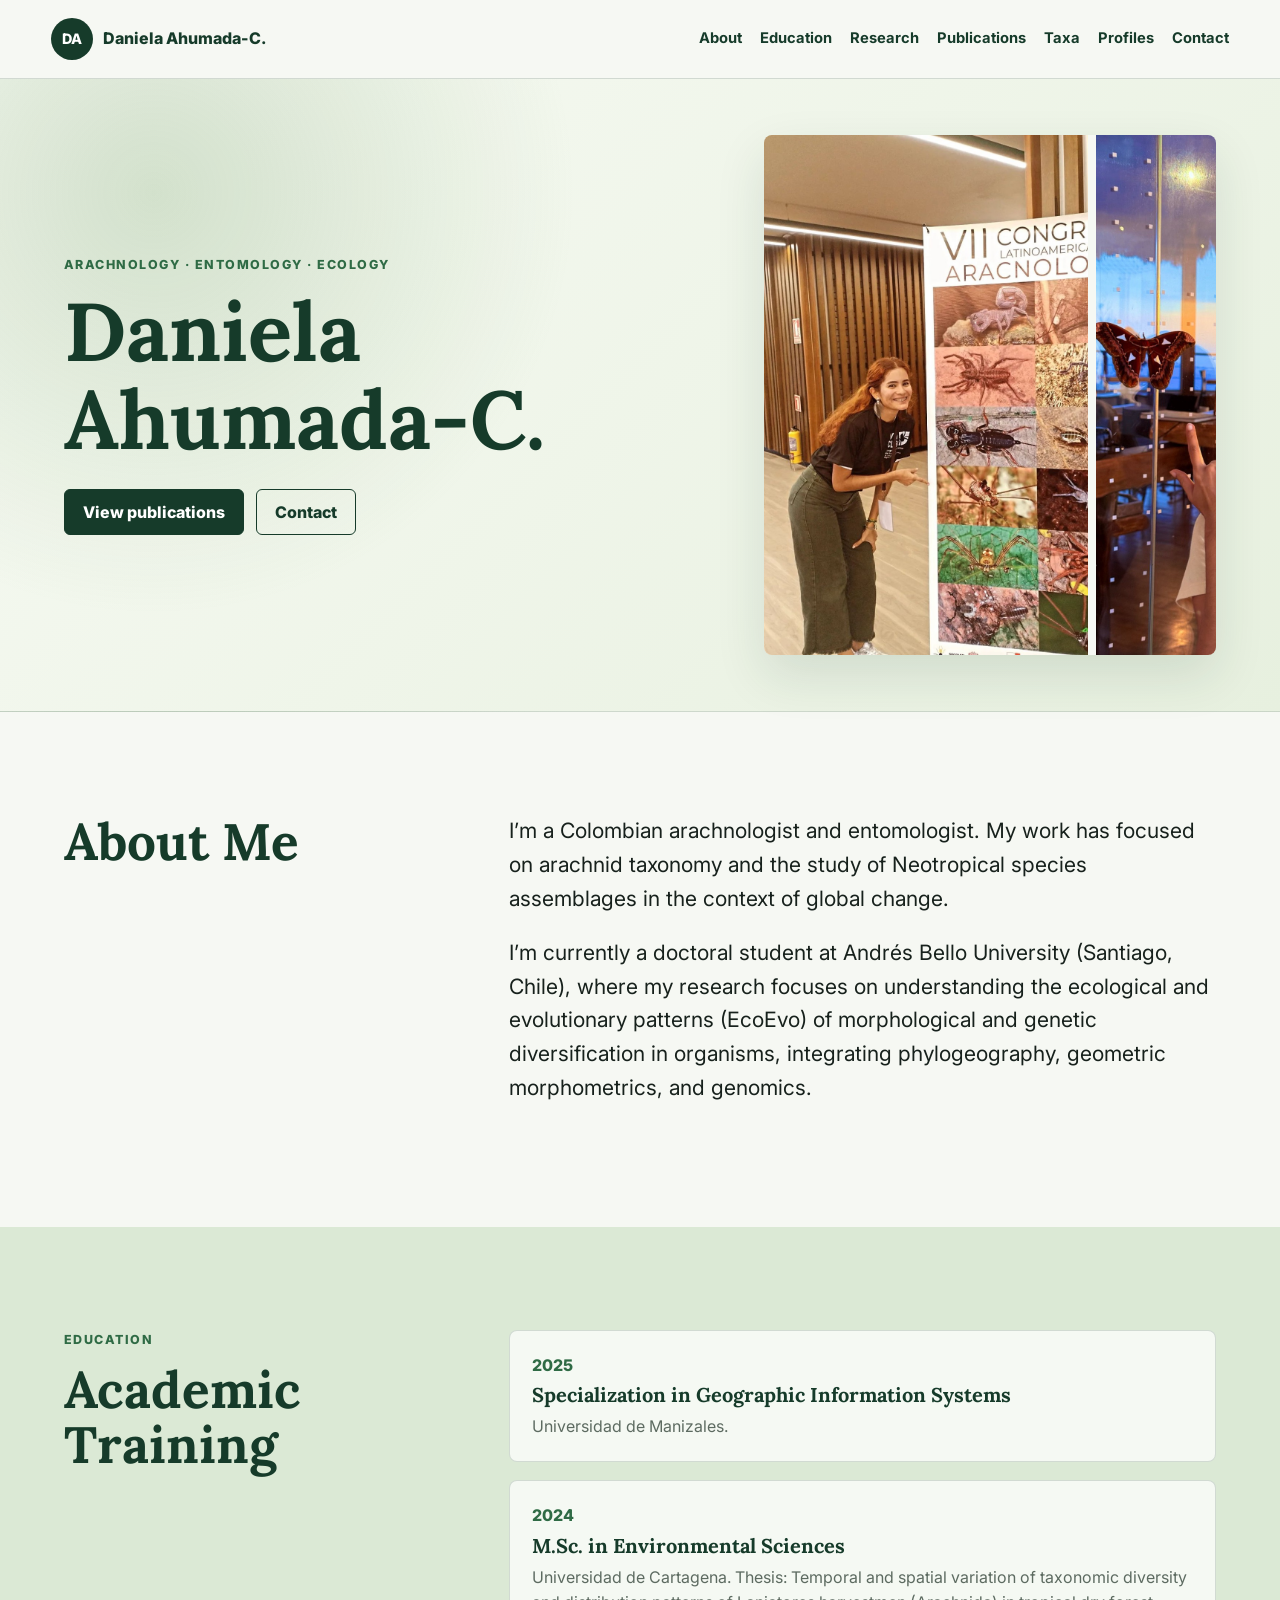
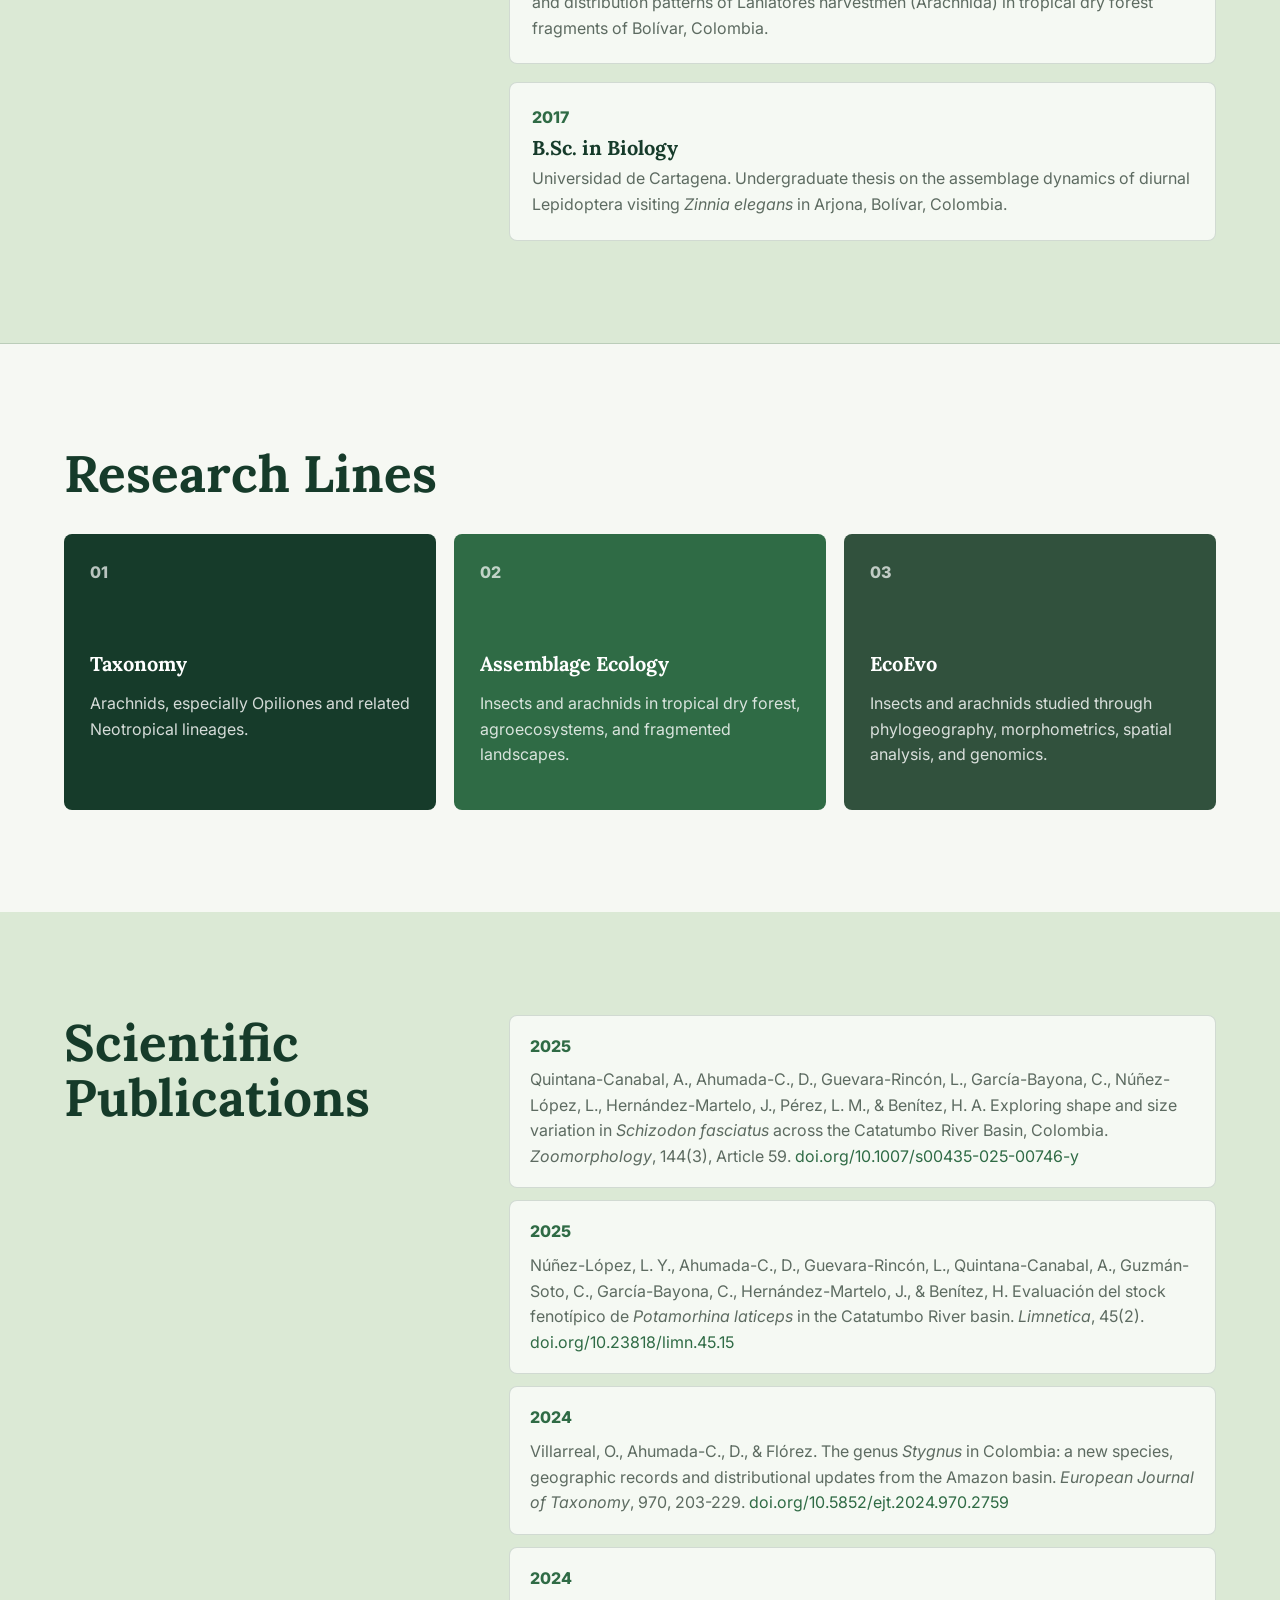
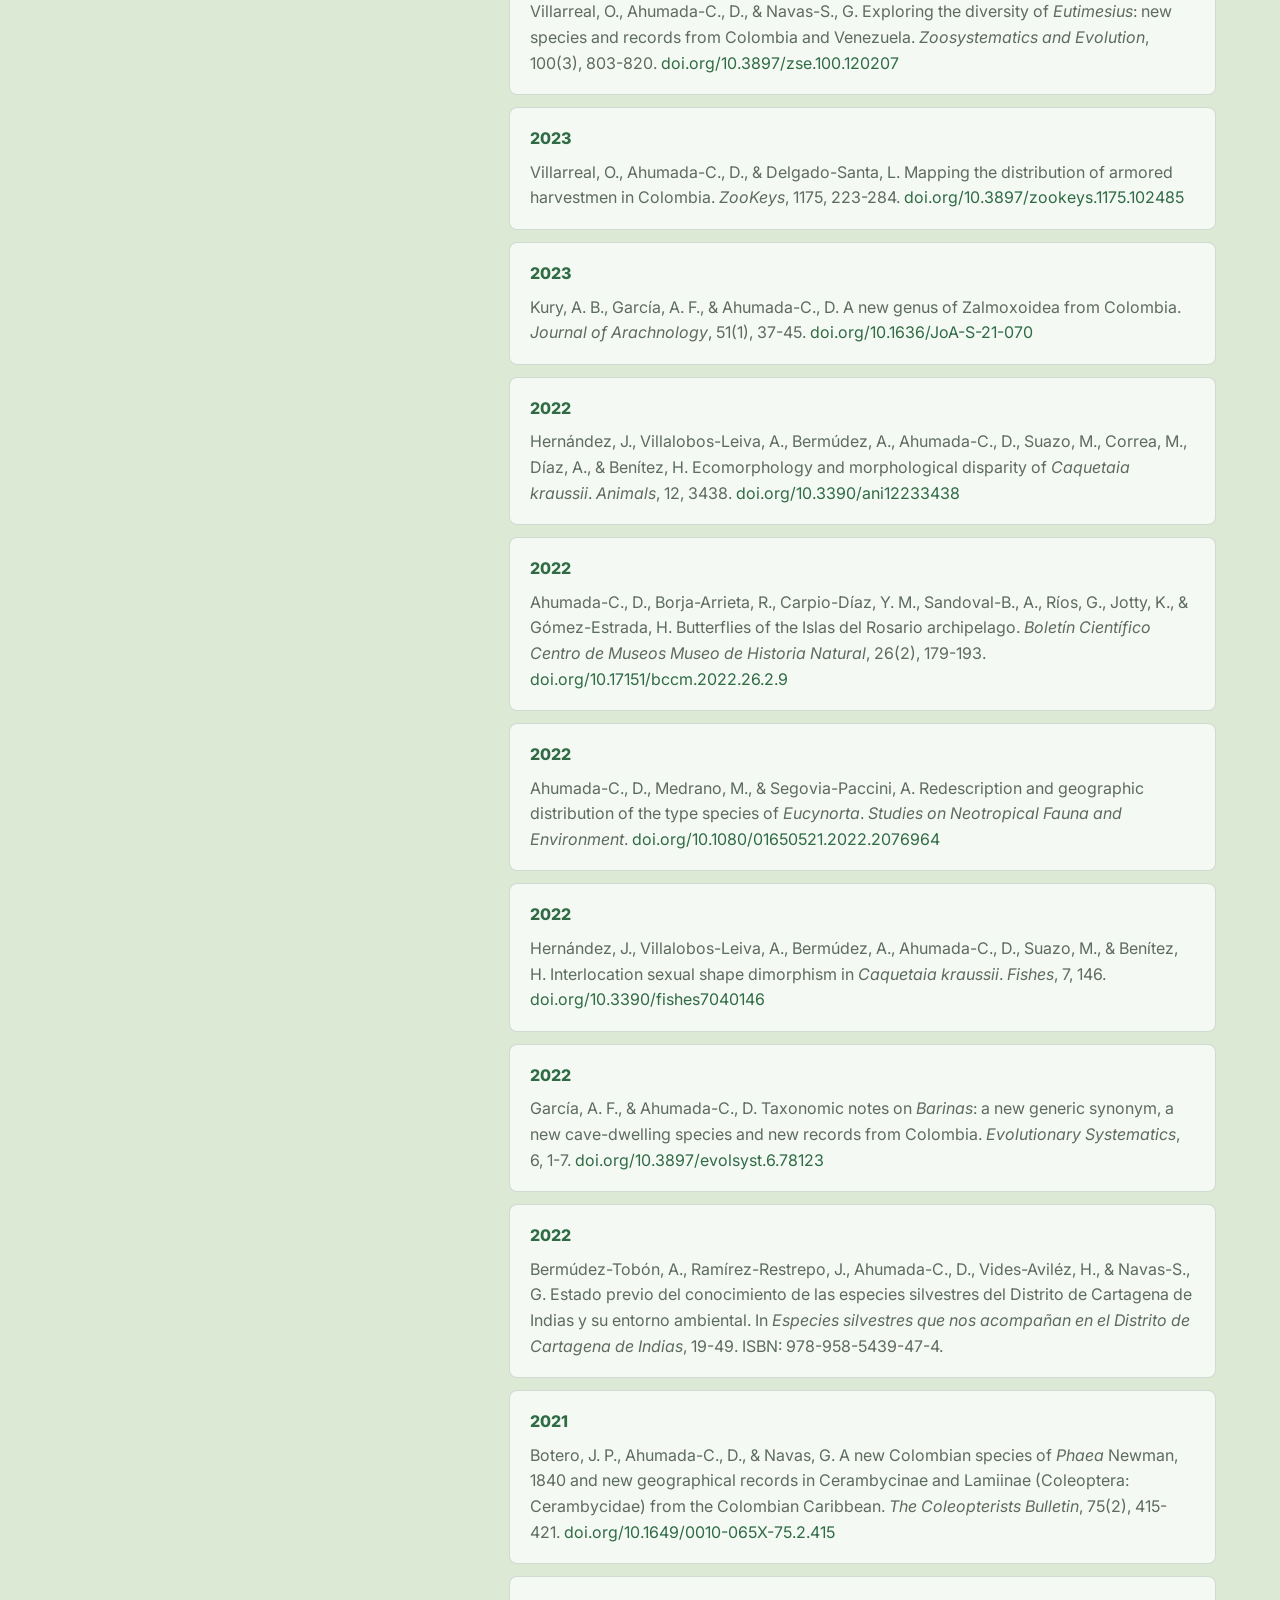
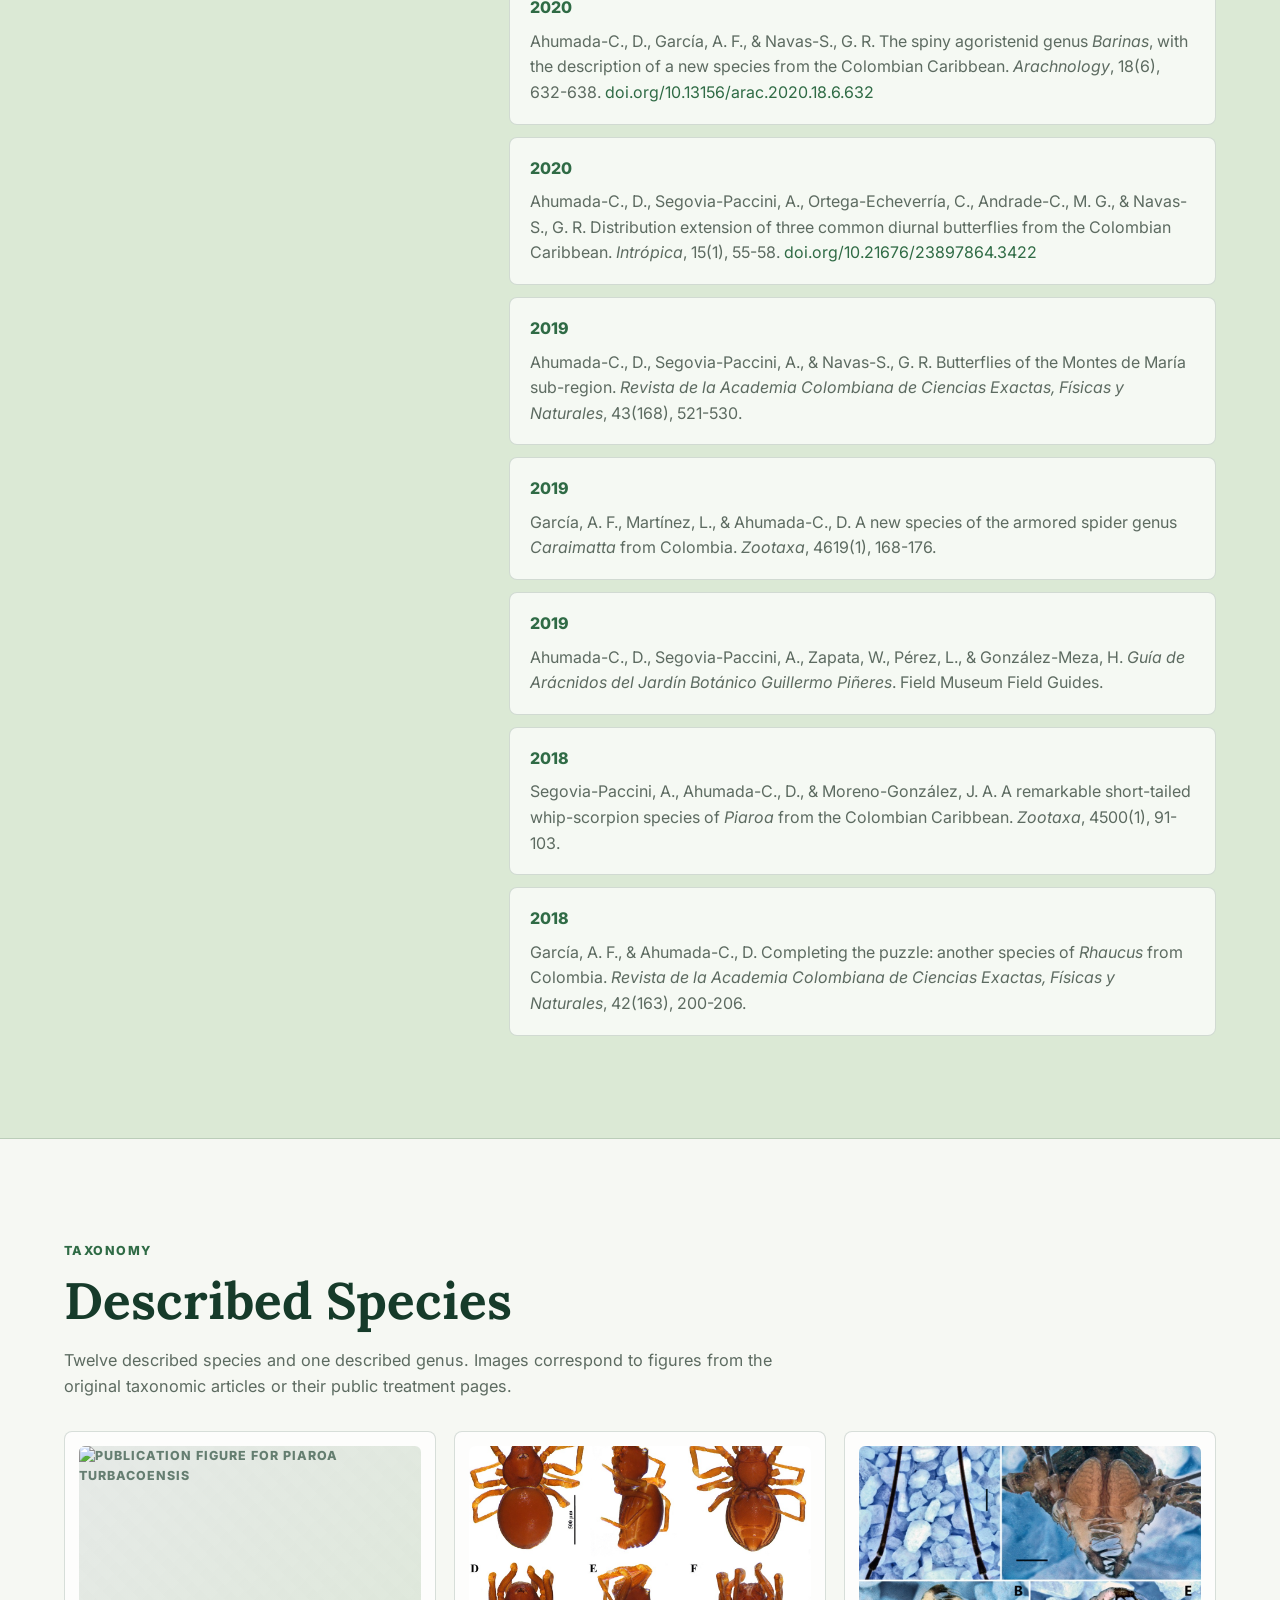
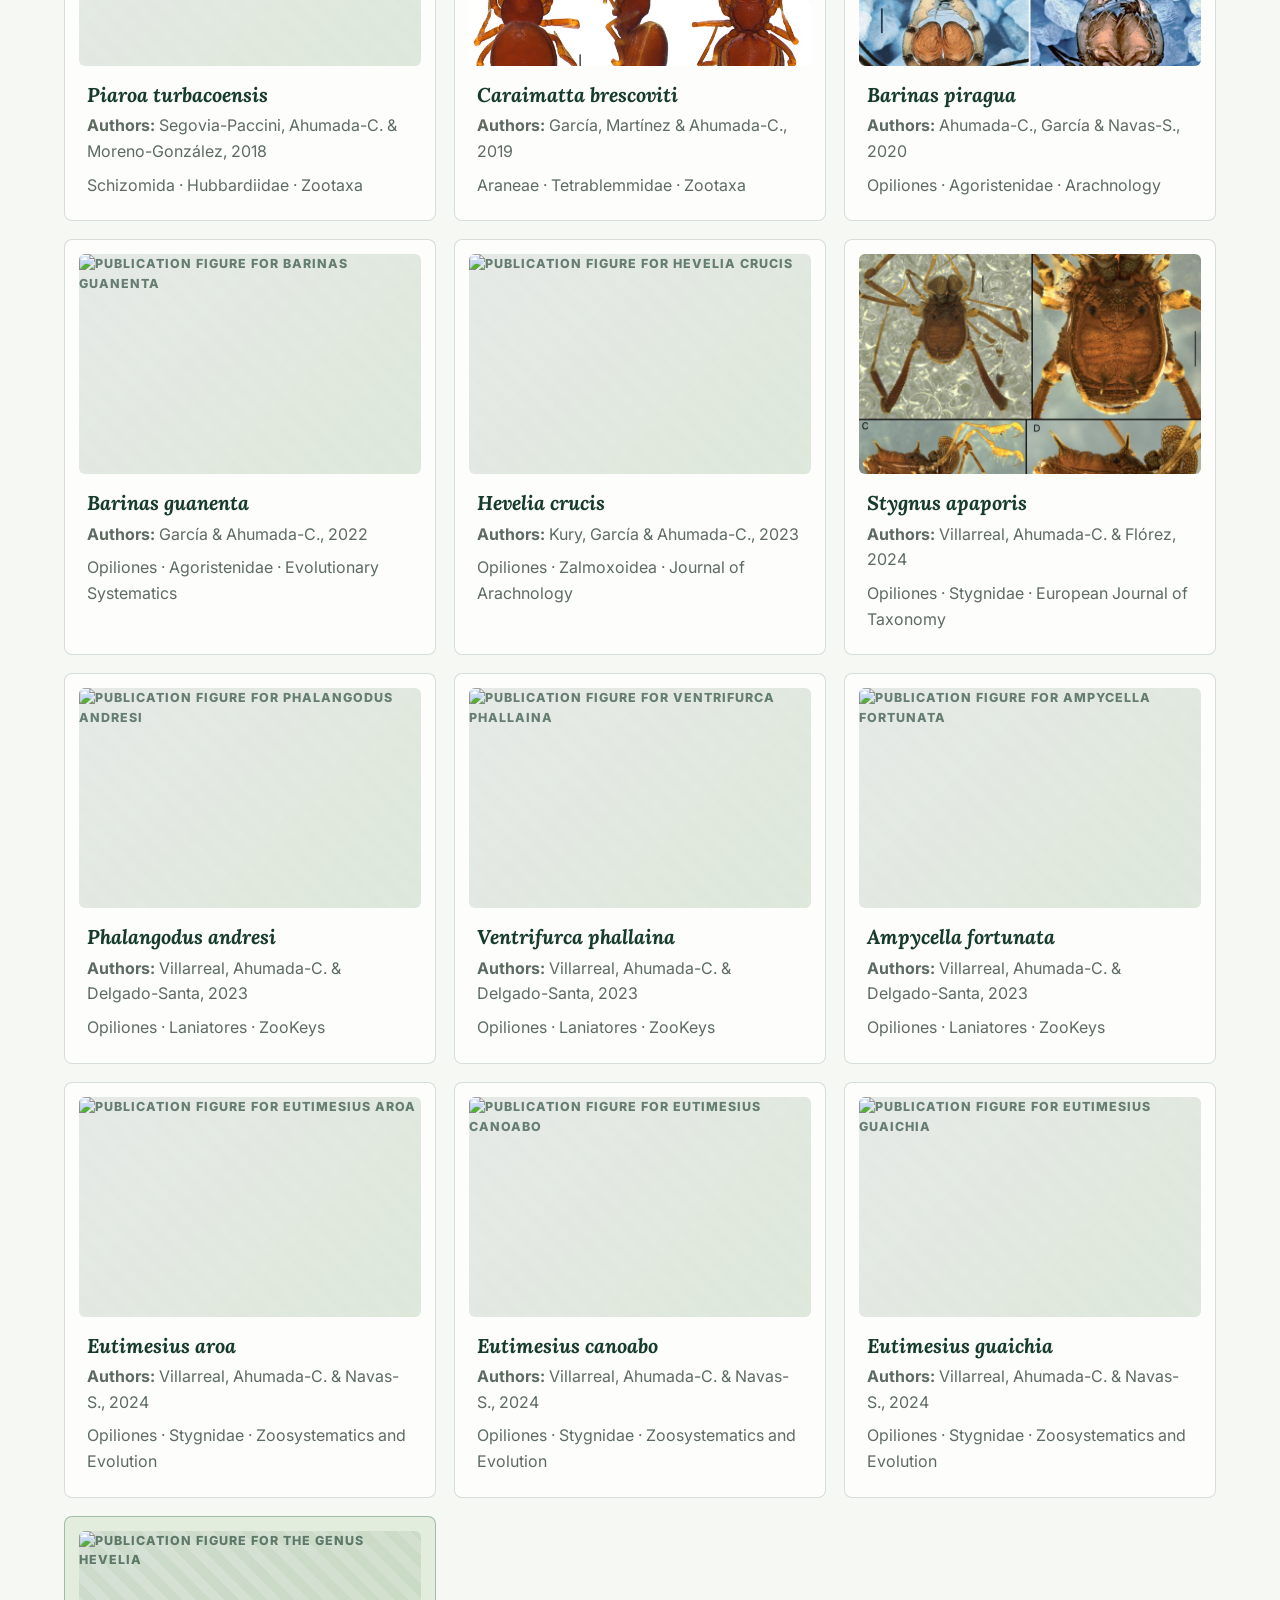
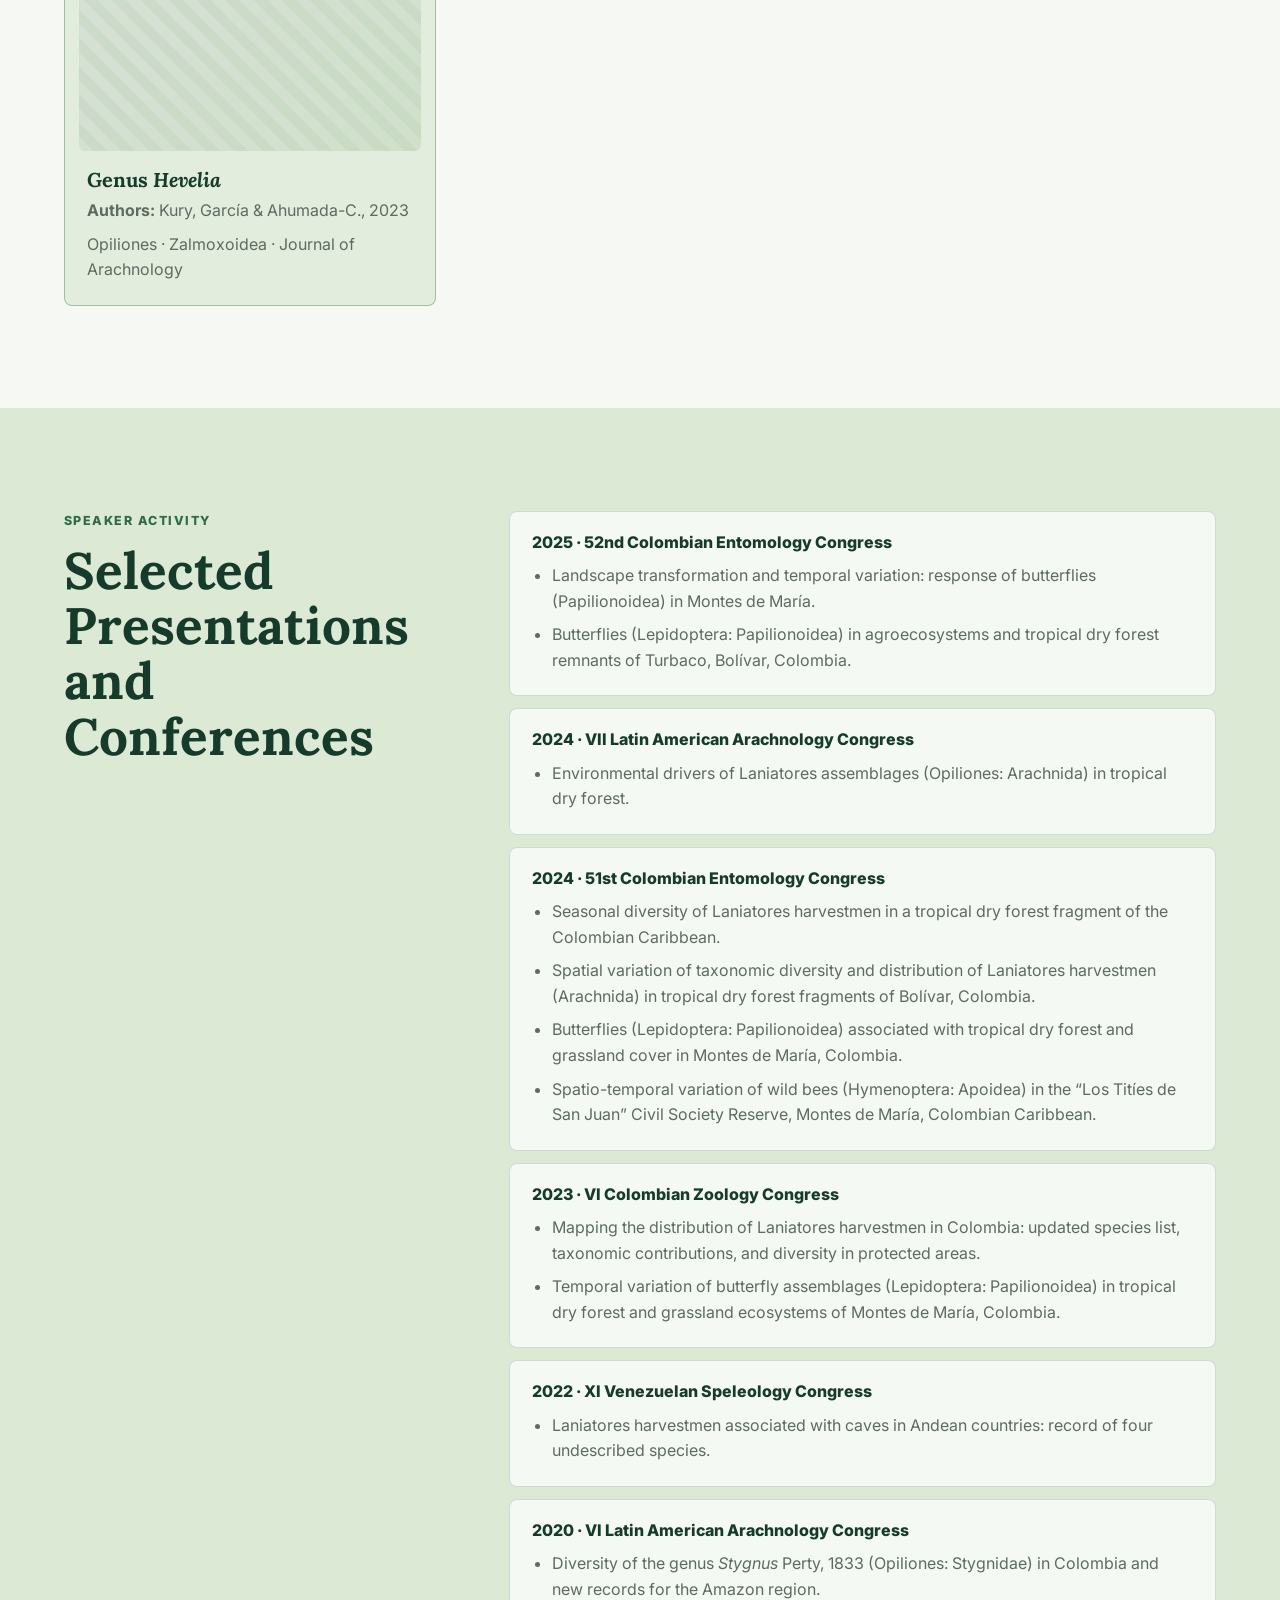
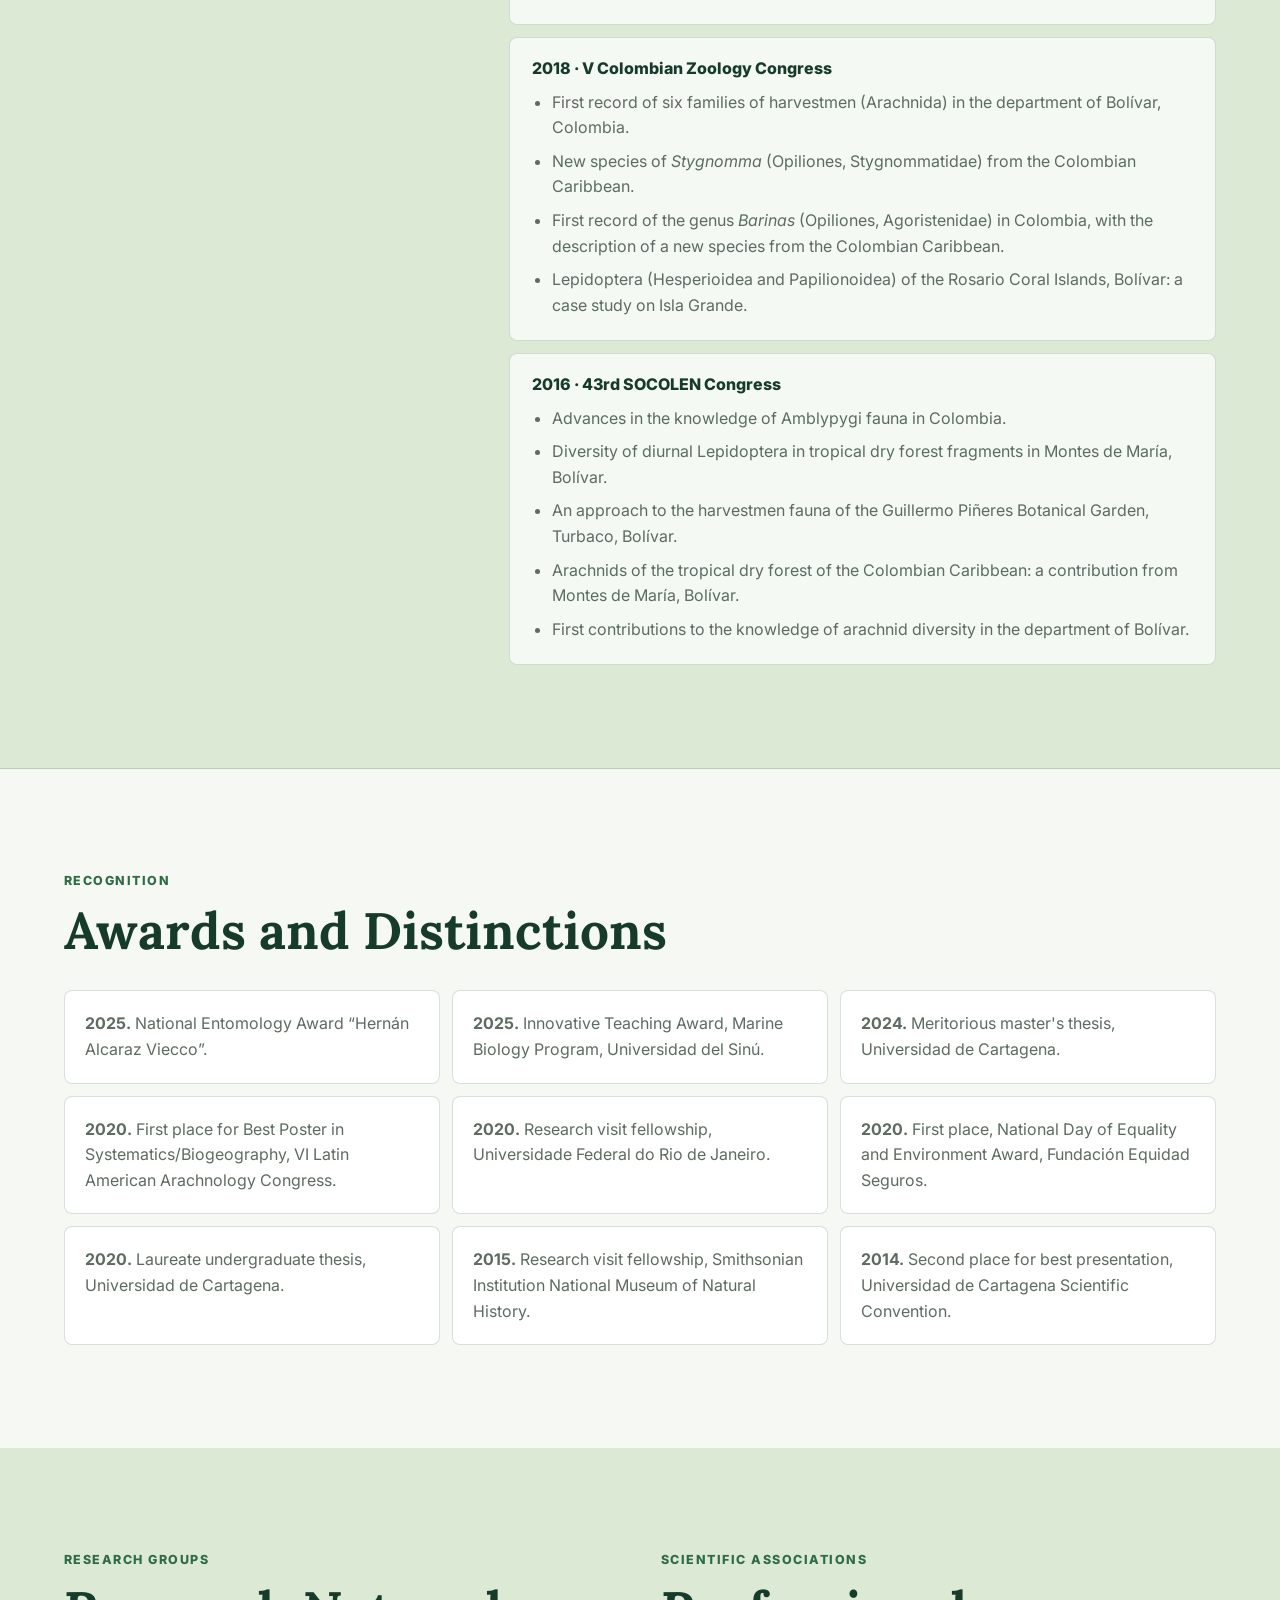
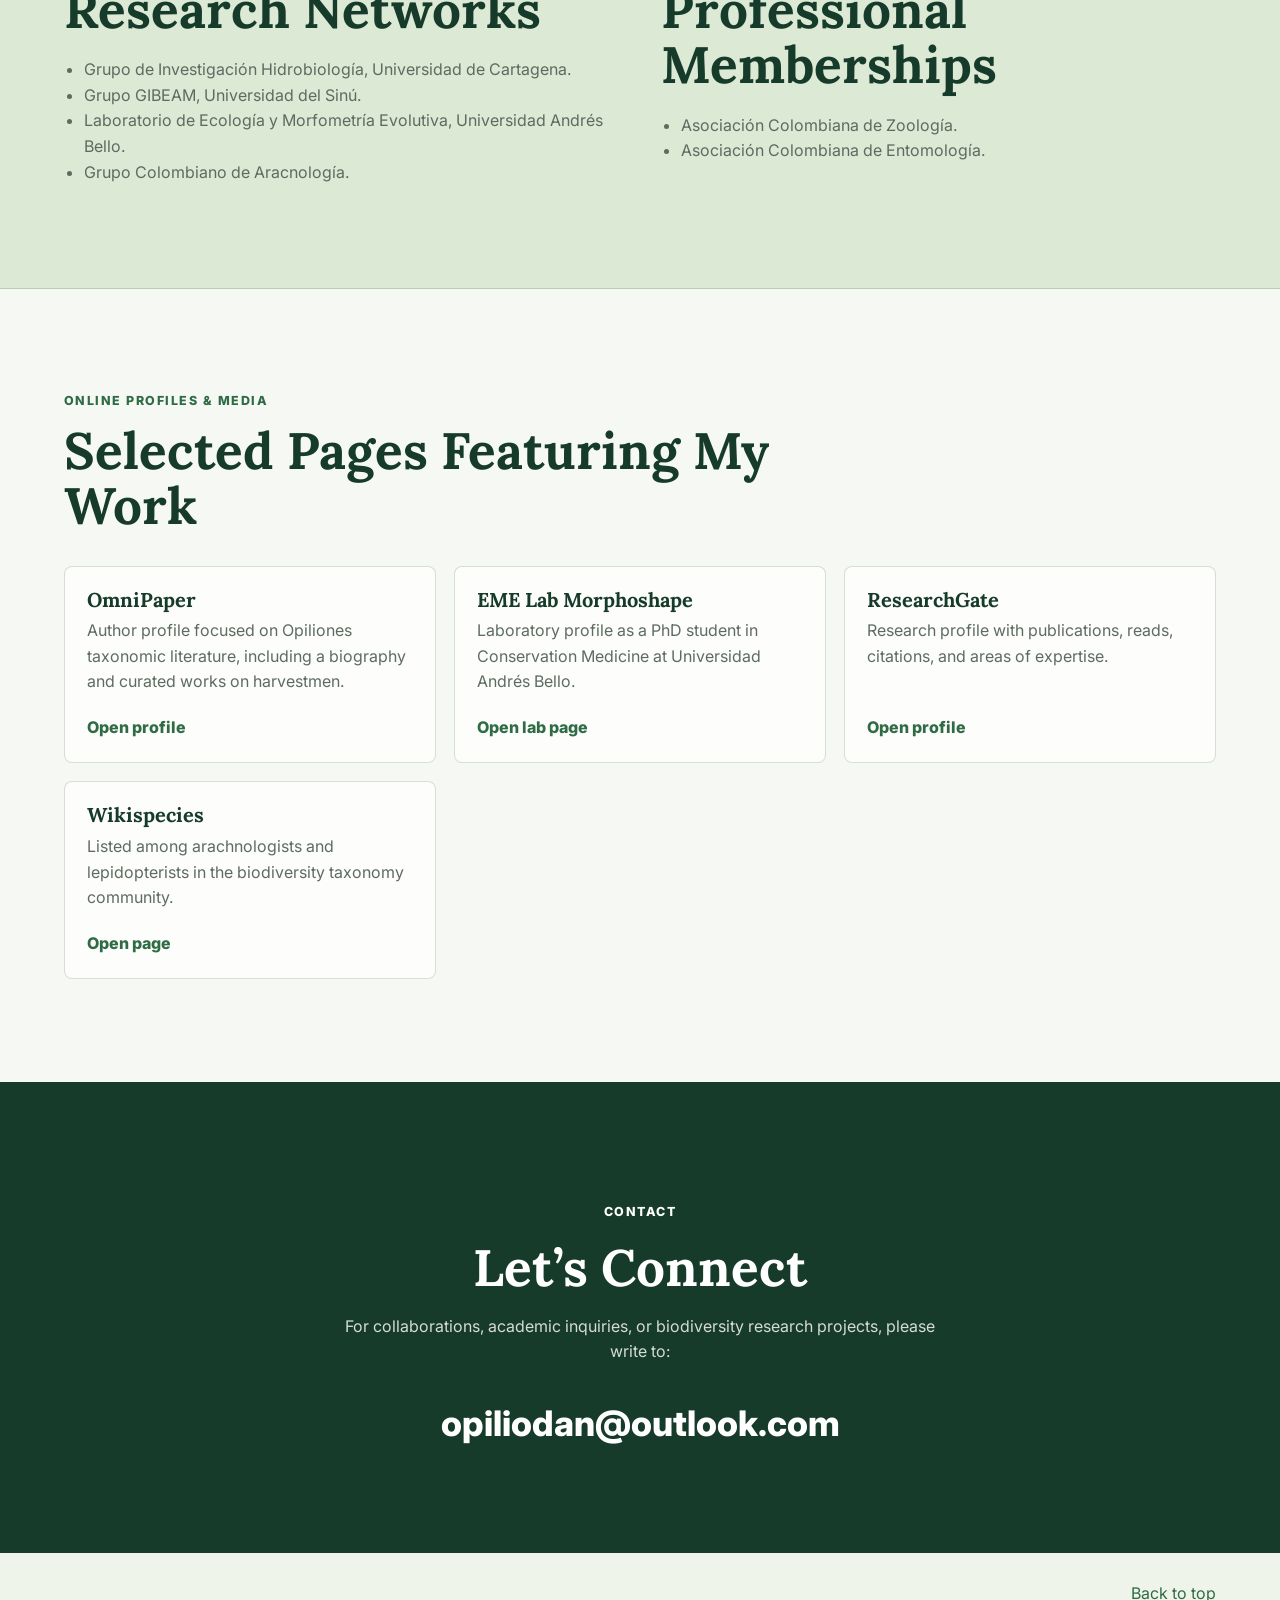
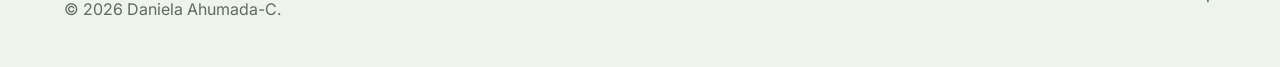
==== commit f6b5ee8f: "Update index.html" ====
--- a/index.html
+++ b/index.html
@@ -45,14 +45,14 @@
         </div>
         <div class="photo-carousel" aria-label="Daniela Ahumada-C. photo carousel">
           <div class="carousel-track">
-            <img src="assets/profile-carousel-1.jpeg" alt="Daniela Ahumada-C. at the VII Latin American Arachnology Congress" />
-            <img src="assets/profile-carousel-2.jpeg" alt="Daniela Ahumada-C. with a moth specimen" />
-            <img src="assets/profile-carousel-3.jpeg" alt="Daniela Ahumada-C. during an arachnology lecture" />
-            <img src="assets/profile-carousel-4.jpeg" alt="Daniela Ahumada-C. in an outdoor setting" />
-            <img src="assets/profile-carousel-1.jpeg" alt="" aria-hidden="true" />
-            <img src="assets/profile-carousel-2.jpeg" alt="" aria-hidden="true" />
-            <img src="assets/profile-carousel-3.jpeg" alt="" aria-hidden="true" />
-            <img src="assets/profile-carousel-4.jpeg" alt="" aria-hidden="true" />
+            <img src="profile-carousel-1.jpeg" alt="Daniela Ahumada-C. at the VII Latin American Arachnology Congress" />
+            <img src="profile-carousel-2.jpeg" alt="Daniela Ahumada-C. with a moth specimen" />
+            <img src="profile-carousel-3.jpeg" alt="Daniela Ahumada-C. during an arachnology lecture" />
+            <img src="profile-carousel-4.jpeg" alt="Daniela Ahumada-C. in an outdoor setting" />
+            <img src="profile-carousel-1.jpeg" alt="" aria-hidden="true" />
+            <img src="profile-carousel-2.jpeg" alt="" aria-hidden="true" />
+            <img src="profile-carousel-3.jpeg" alt="" aria-hidden="true" />
+            <img src="profile-carousel-4.jpeg" alt="" aria-hidden="true" />
           </div>
         </div>
       </section>
@@ -242,7 +242,7 @@
           </article>
           <article class="taxon-card">
             <div class="taxon-figure">
-              <img src="assets/caraimatta-brescoviti.jpg" alt="Publication figure for Caraimatta brescoviti" />
+              <img src="caraimatta-brescoviti.jpg" alt="Publication figure for Caraimatta brescoviti" />
             </div>
             <h3><em>Caraimatta brescoviti</em></h3>
             <p><strong>Authors:</strong> García, Martínez & Ahumada-C., 2019</p>
@@ -250,7 +250,7 @@
           </article>
           <article class="taxon-card">
             <div class="taxon-figure">
-              <img src="assets/barinas-piragua.jpg" alt="Publication figure for Barinas piragua" />
+              <img src="barinas-piragua.jpg" alt="Publication figure for Barinas piragua" />
             </div>
             <h3><em>Barinas piragua</em></h3>
             <p><strong>Authors:</strong> Ahumada-C., García & Navas-S., 2020</p>
@@ -274,7 +274,7 @@
           </article>
           <article class="taxon-card">
             <div class="taxon-figure">
-              <img src="assets/stygnus-apaporis.jpg" alt="Publication figure for Stygnus apaporis" />
+              <img src="stygnus-apaporis.jpg" alt="Publication figure for Stygnus apaporis" />
             </div>
             <h3><em>Stygnus apaporis</em></h3>
             <p><strong>Authors:</strong> Villarreal, Ahumada-C. & Flórez, 2024</p>
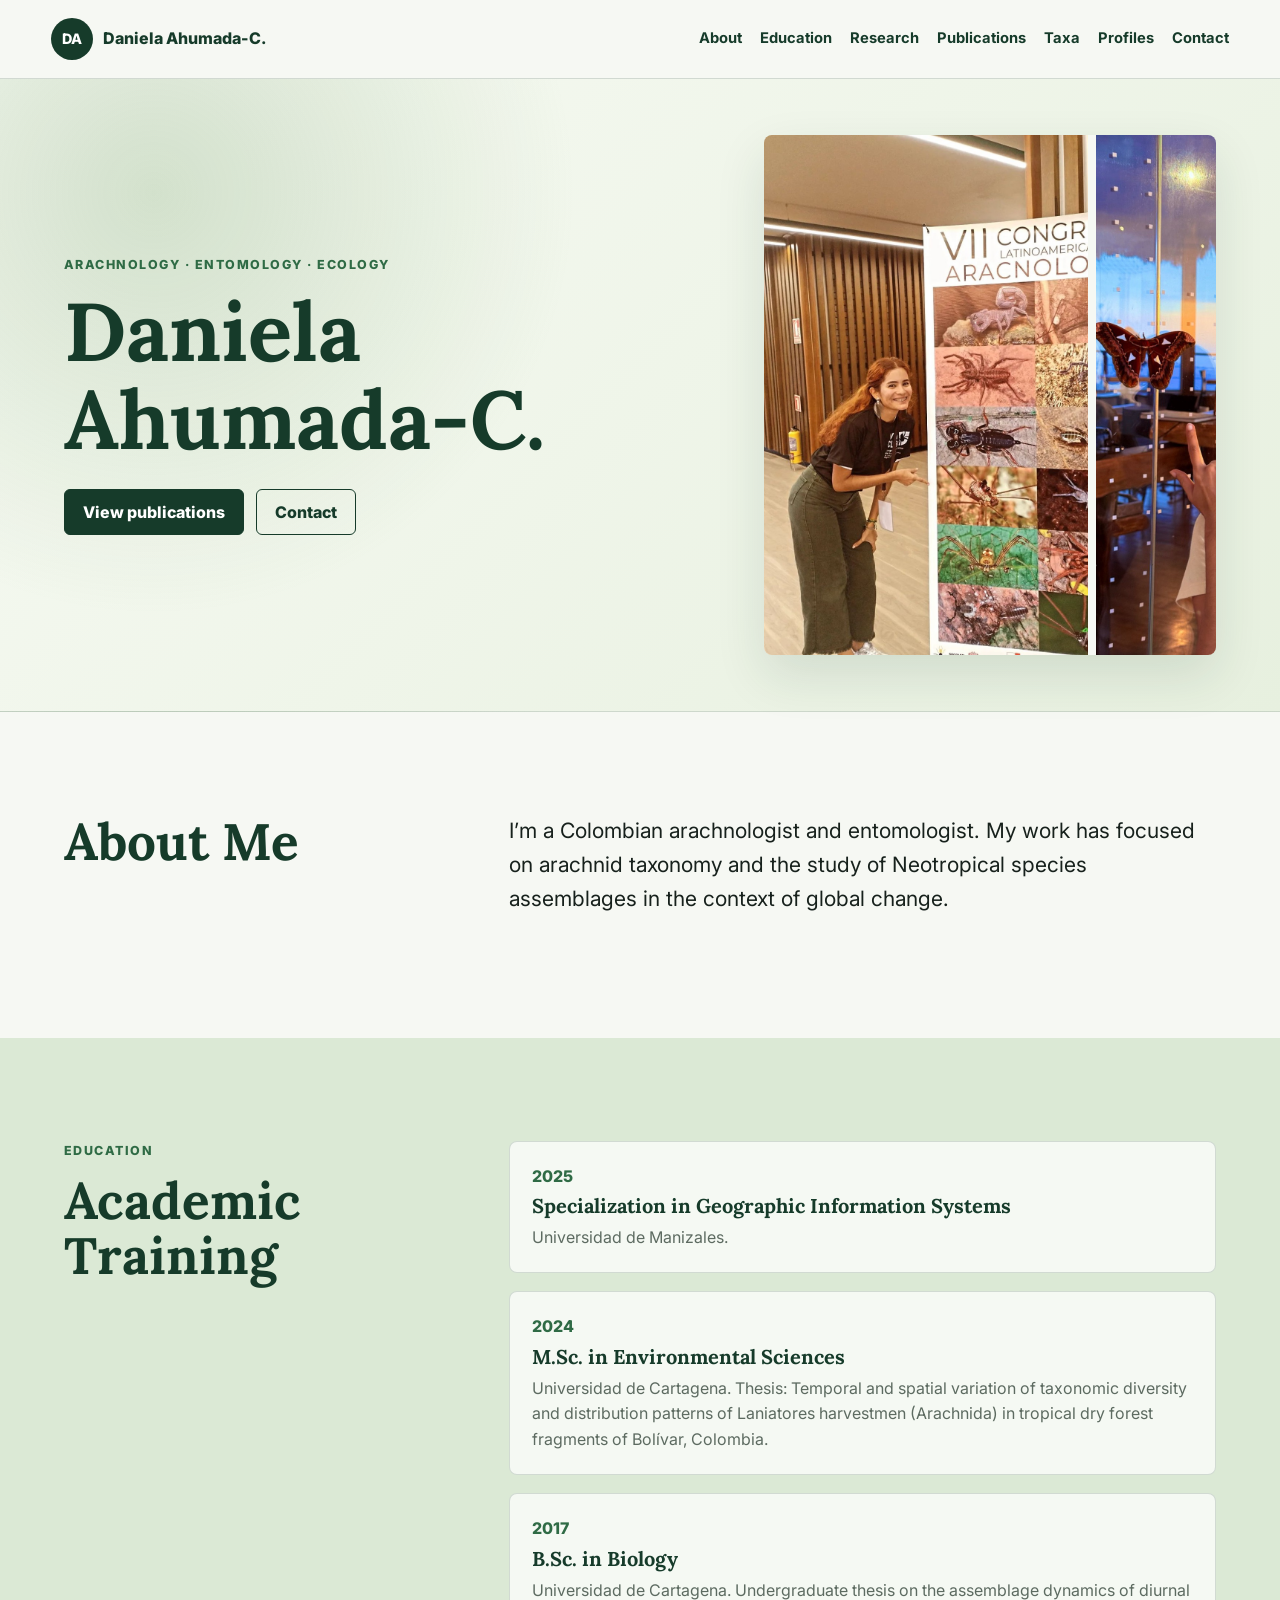
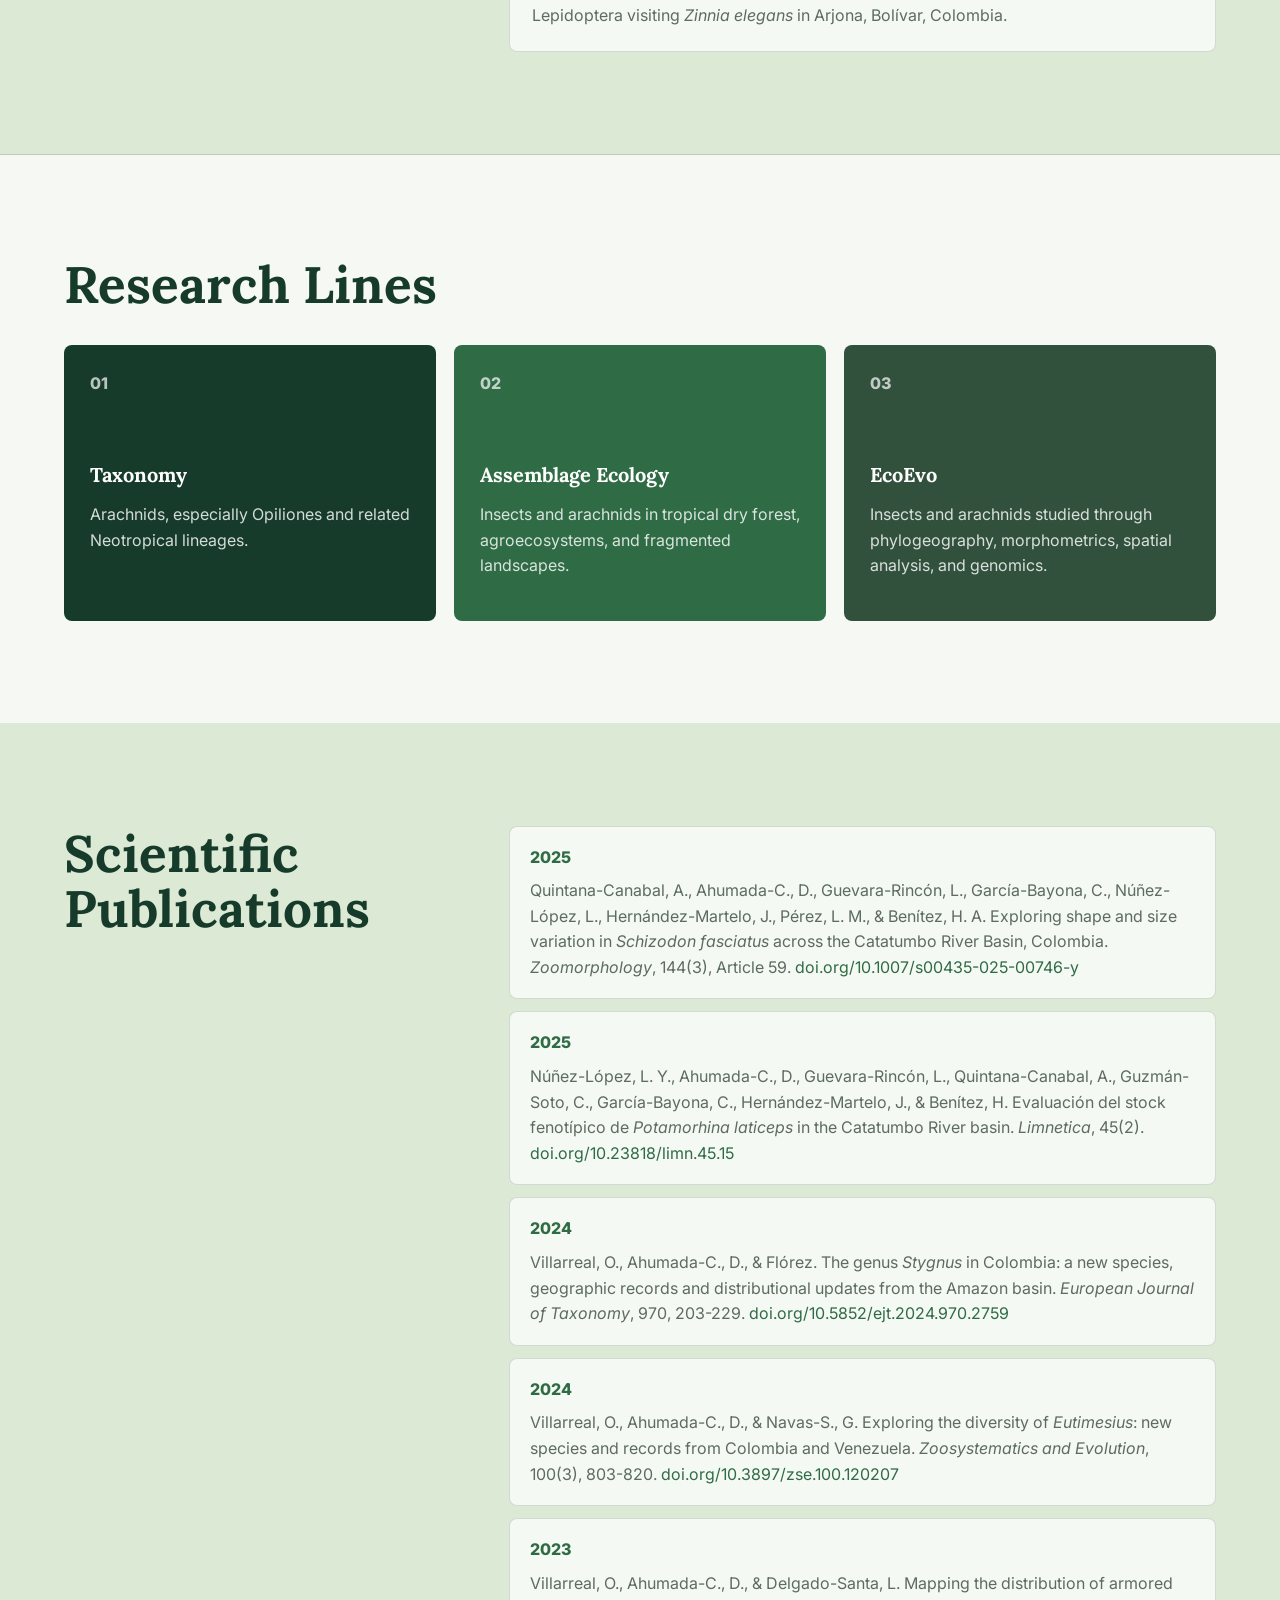
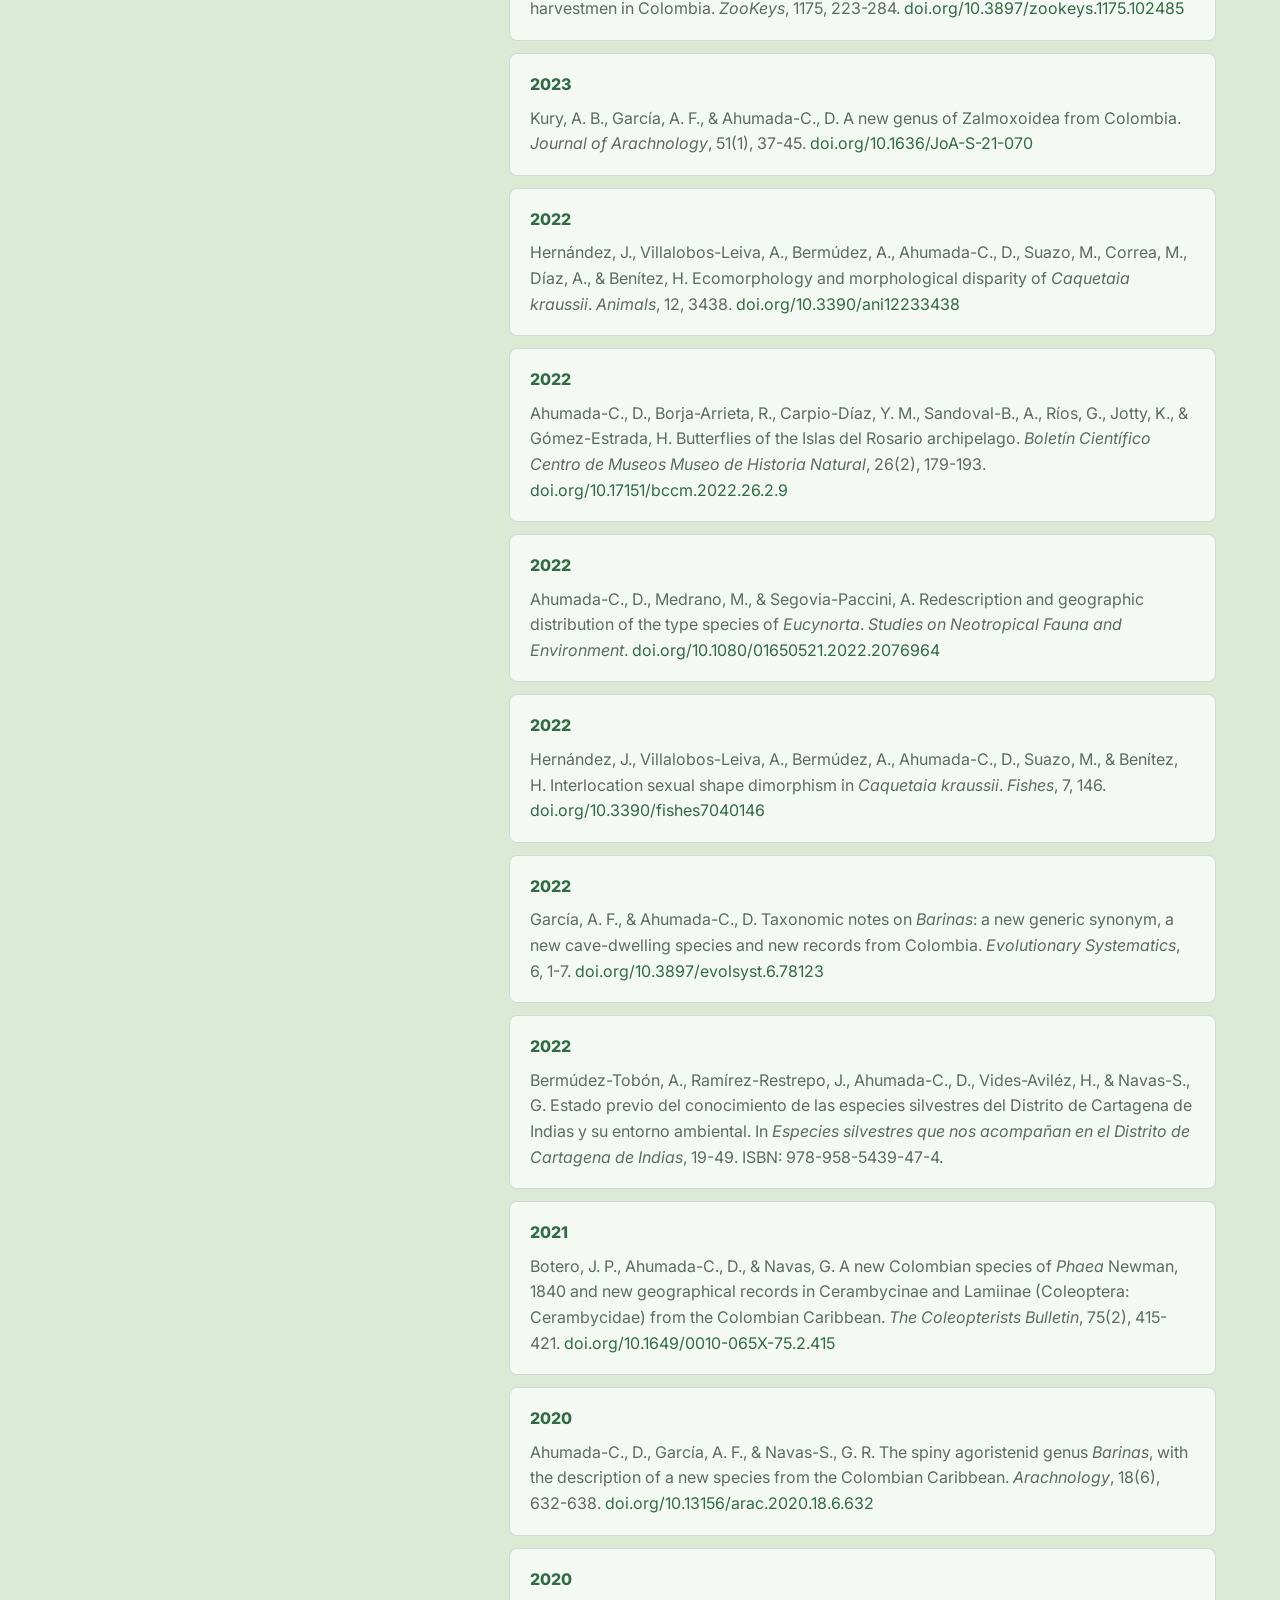
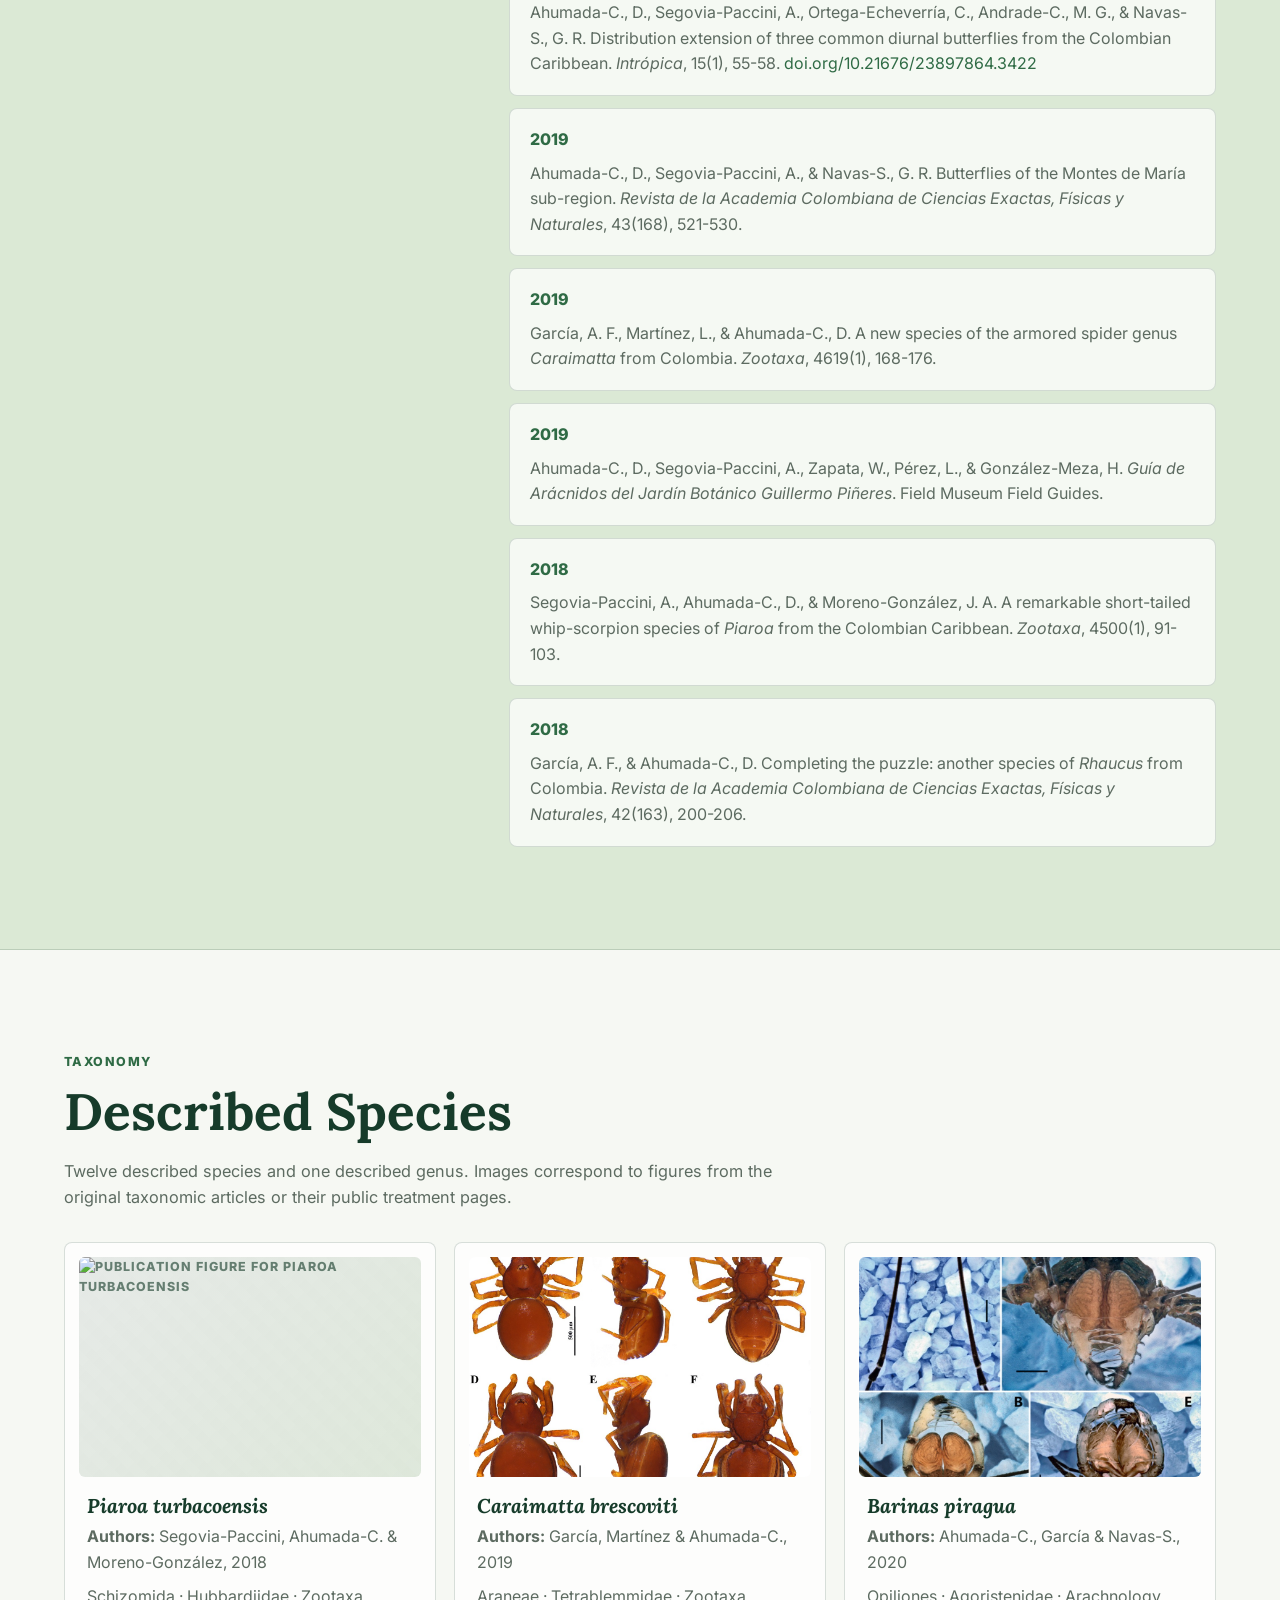
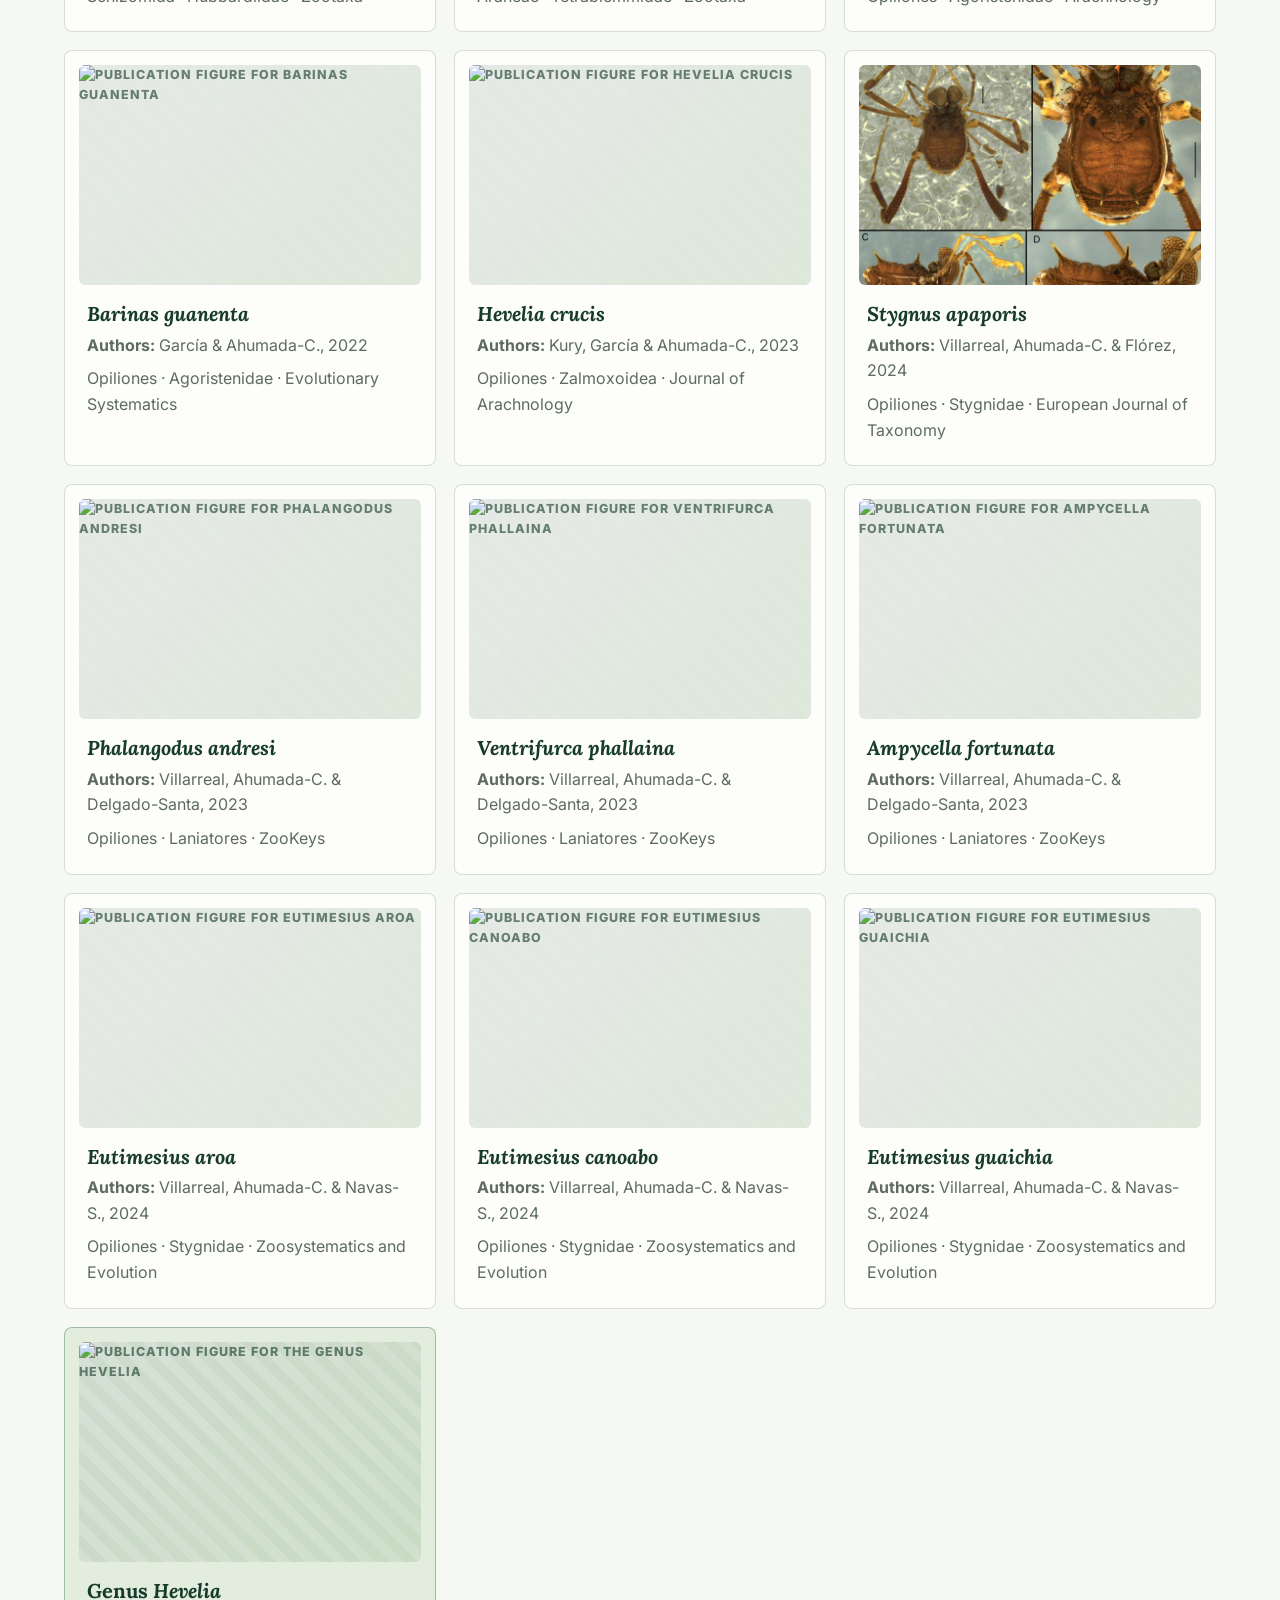
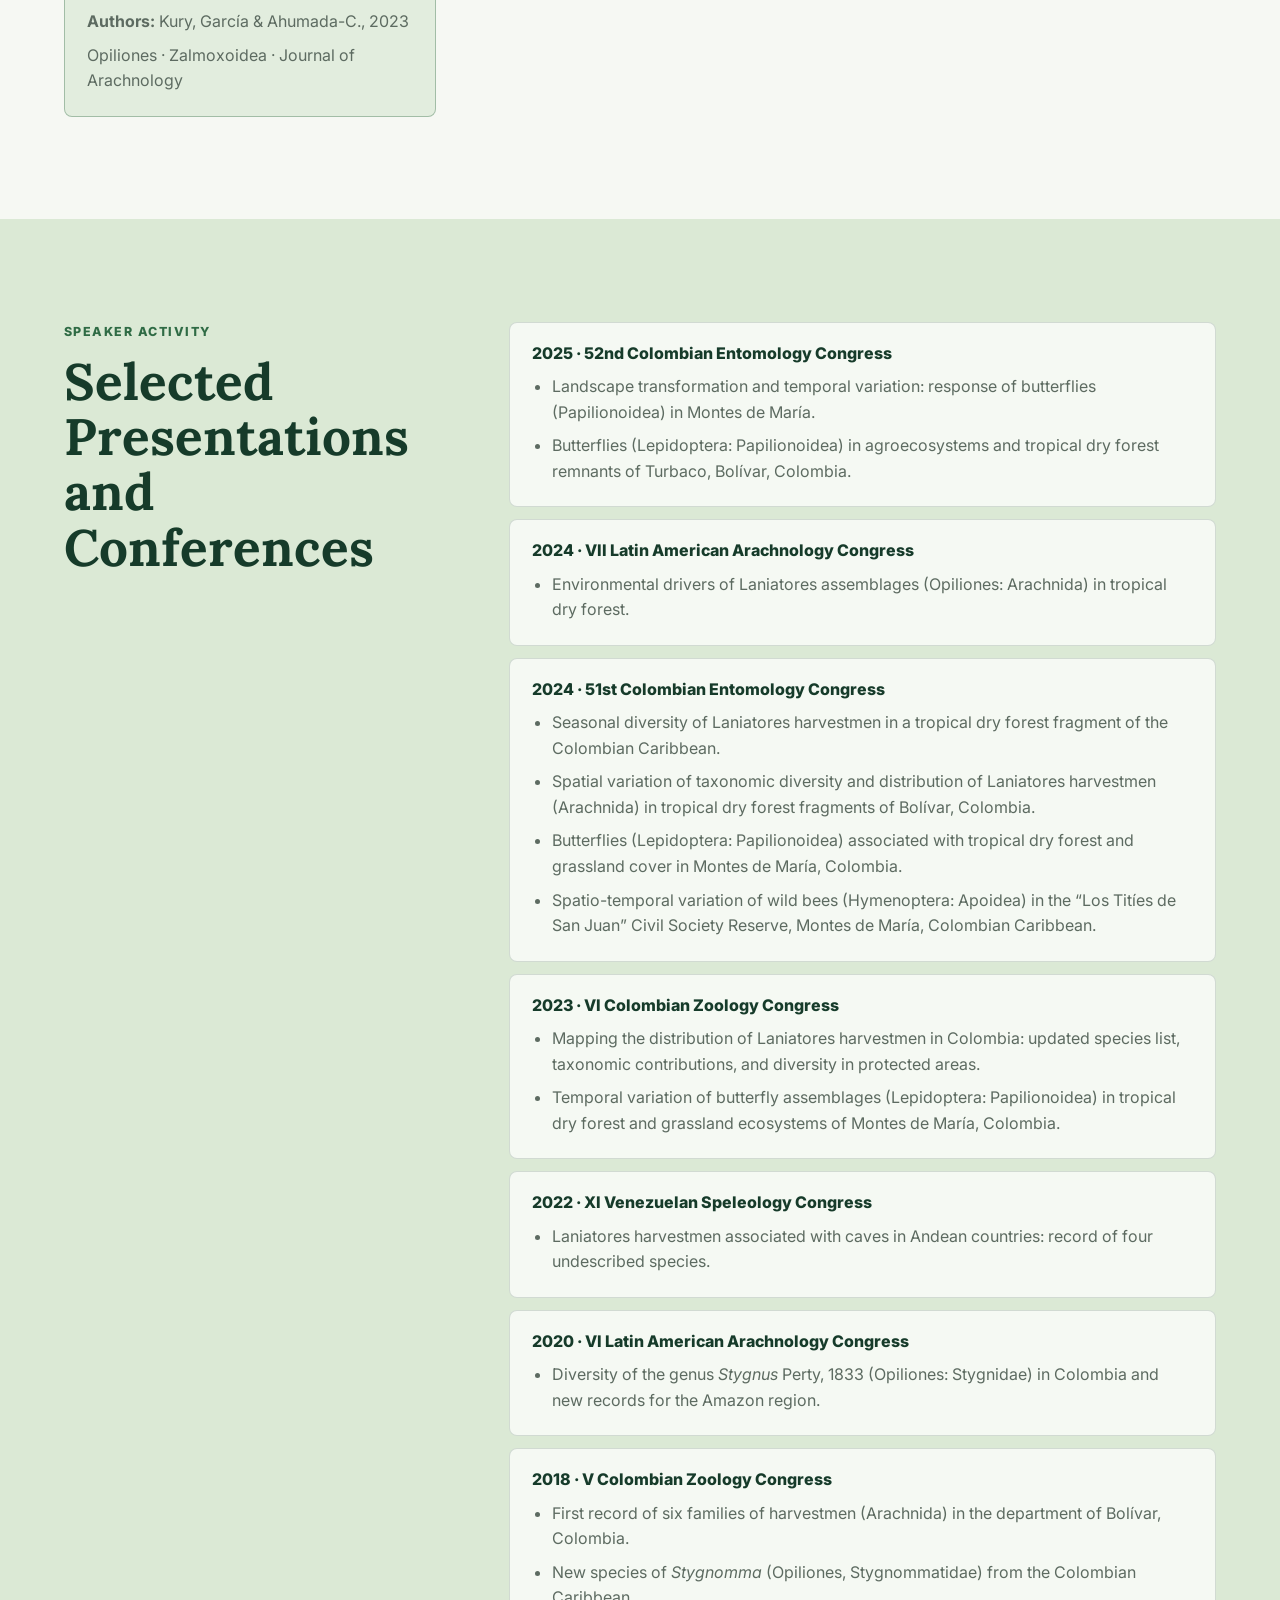
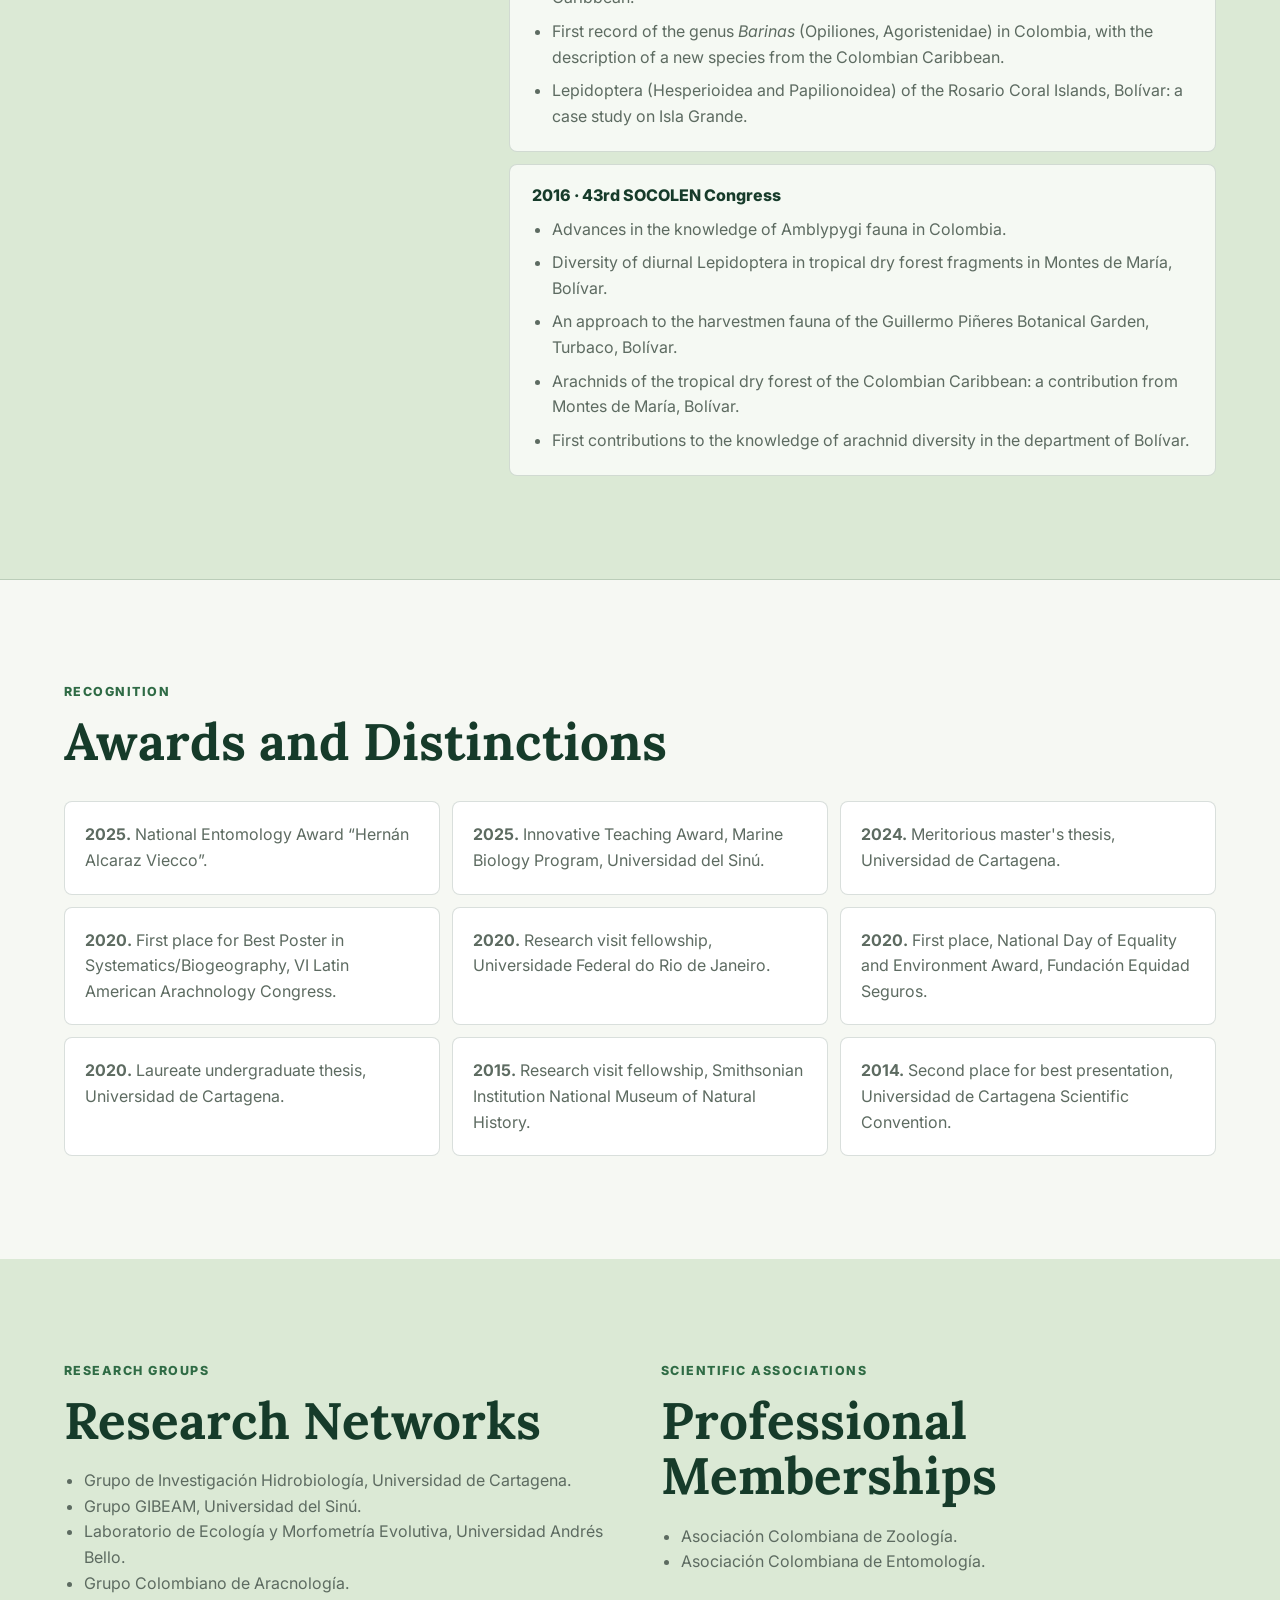
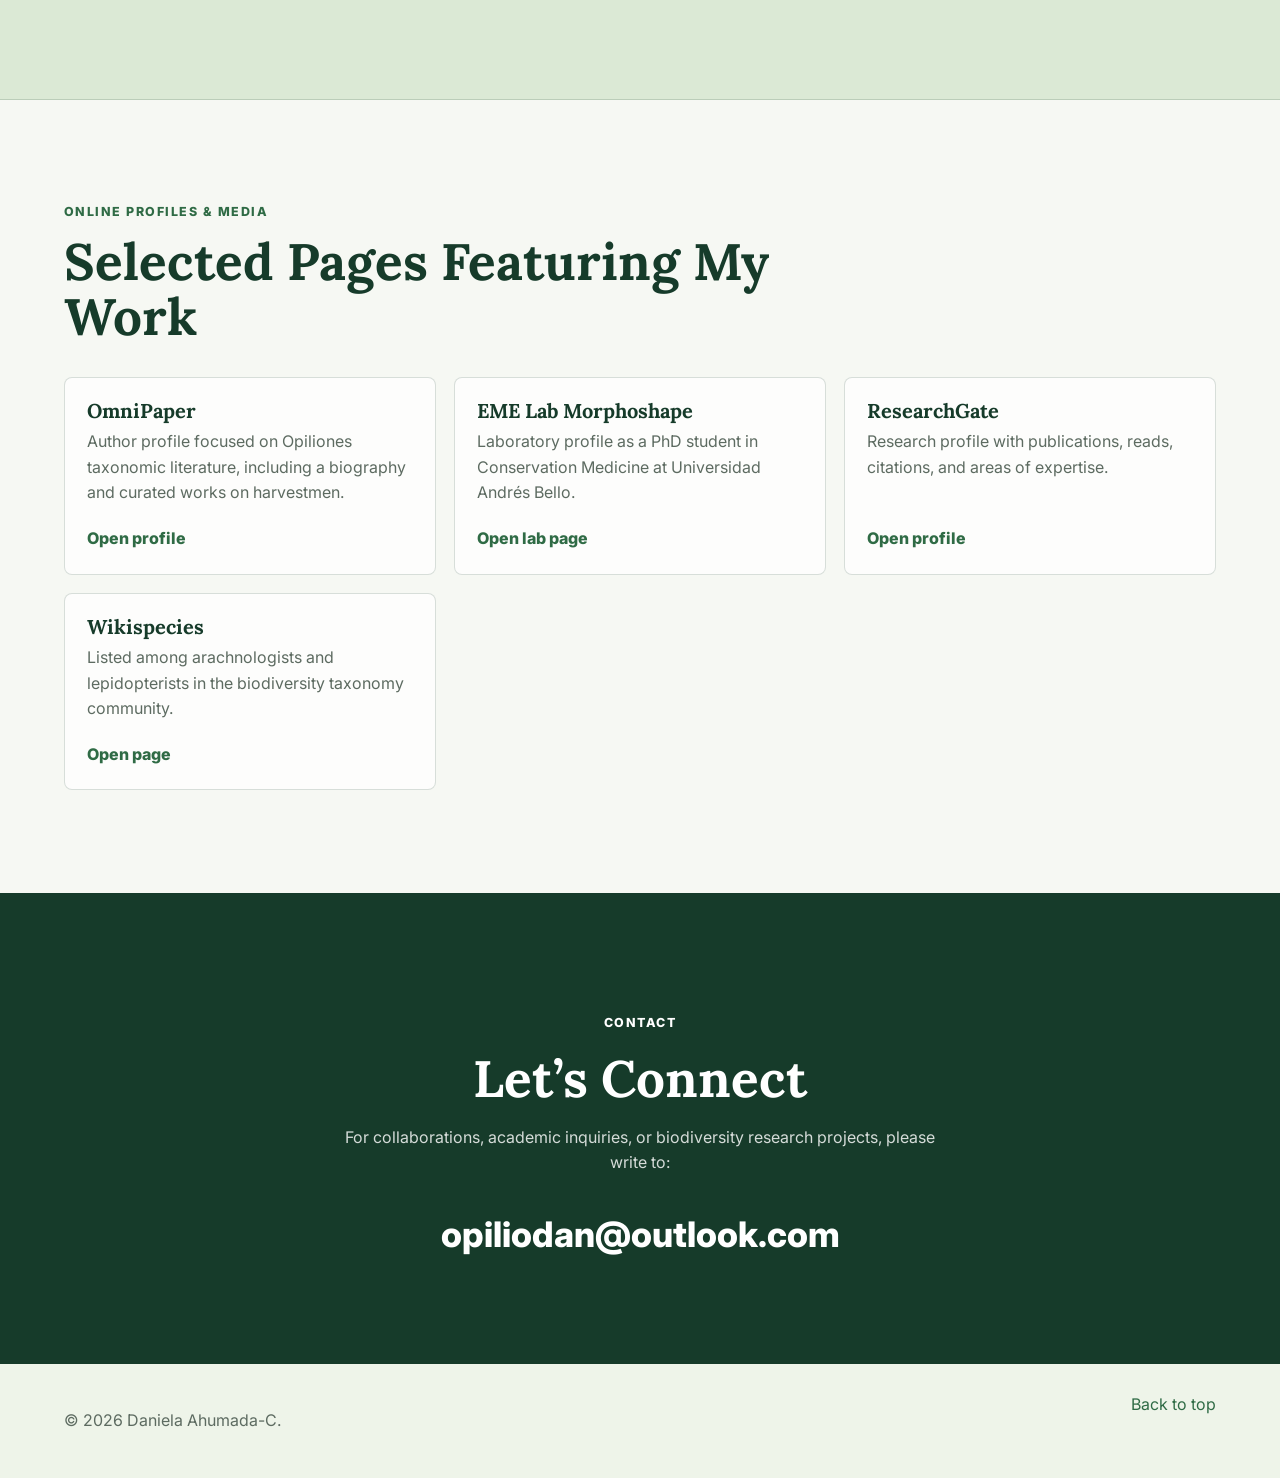
==== commit c9bfceab: "Update index.html" ====
--- a/index.html
+++ b/index.html
@@ -67,13 +67,6 @@
             on arachnid taxonomy and the study of Neotropical species
             assemblages in the context of global change.
           </p>
-          <p>
-            I’m currently a doctoral student at Andrés Bello University
-            (Santiago, Chile), where my research focuses on understanding the
-            ecological and evolutionary patterns (EcoEvo) of morphological and
-            genetic diversification in organisms, integrating phylogeography,
-            geometric morphometrics, and genomics.
-          </p>
         </div>
       </section>
 
